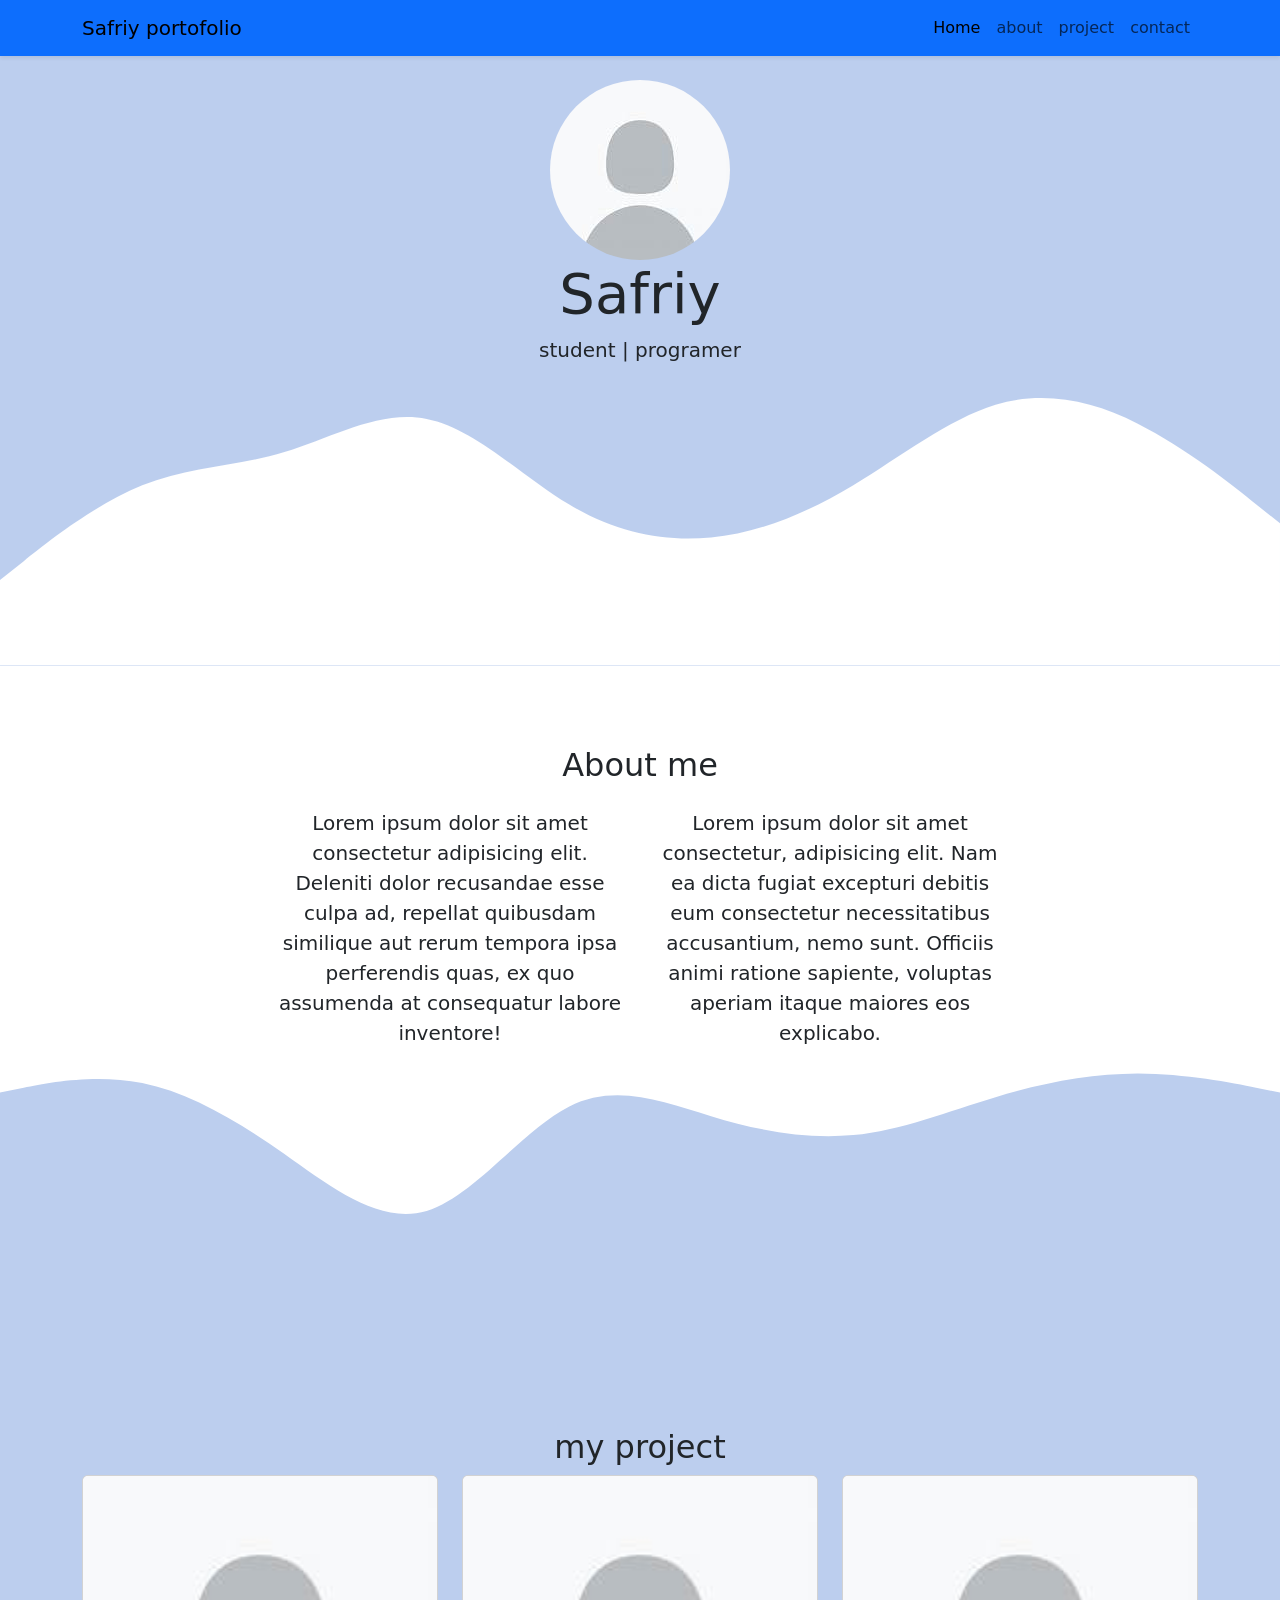
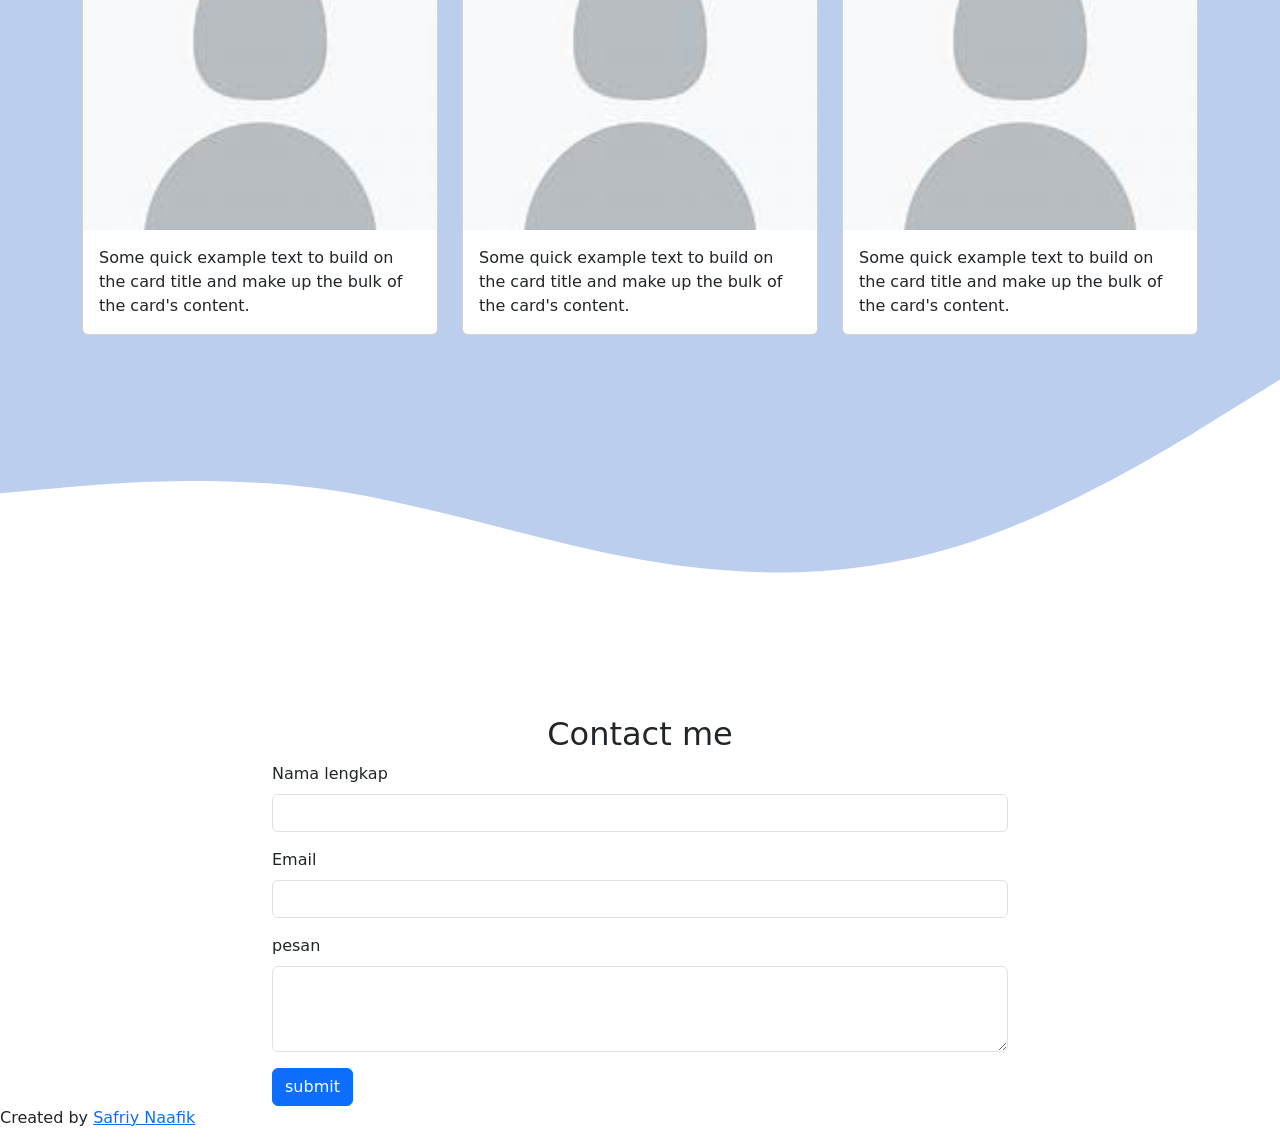
==== index.html @ cc095ef8 "first commit" ====
<!DOCTYPE html>
<html lang="en">
  <head>
    <!-- Required meta tags -->
    <meta charset="utf-8" />
    <meta name="viewport" content="width=device-width, initial-scale=1" />

    <!-- Bootstrap CSS -->
    <link href="https://cdn.jsdelivr.net/npm/bootstrap@5.0.2/dist/css/bootstrap.min.css" rel="stylesheet" integrity="sha384-EVSTQN3/azprG1Anm3QDgpJLIm9Nao0Yz1ztcQTwFspd3yD65VohhpuuCOmLASjC" crossorigin="anonymous" />
    <!-- my css -->
    <link rel="stylesheet" href="style.css" />
    <!-- my css -->
    <title>My Portfolio | Safriy</title>
  </head>
  <body id="Home">
    <!-- navbar -->
    <nav class="navbar navbar-expand-lg navbar-light bg-primary shadow-sm fixed-top">
      <div class="container">
        <a class="navbar-brand" href="#">Safriy portofolio</a>
        <button class="navbar-toggler" type="button" data-bs-toggle="collapse" data-bs-target="#navbarNav" aria-controls="navbarNav" aria-expanded="false" aria-label="Toggle navigation">
          <span class="navbar-toggler-icon"></span>
        </button>
        <div class="collapse navbar-collapse" id="navbarNav">
          <ul class="navbar-nav ms-auto">
            <li class="nav-item">
              <a class="nav-link active" aria-current="page" href="#home">Home</a>
            </li>
            <li class="nav-item">
              <a class="nav-link" href="#about">about</a>
            </li>
            <li class="nav-item">
              <a class="nav-link" href="#project">project</a>
            </li>
            <li class="nav-item">
              <a class="nav-link" href="#contact">contact</a>
            </li>
          </ul>
        </div>
      </div>
    </nav>
    <!-- navbar -->
    <!-- jumbotron -->
    <section class="jumbotron text-center">
      <img src="img/OIP.jpeg" alt="Safriy" class="rounded-circle" />
      <h1 class="display-4">Safriy</h1>
      <p class="lead">student | programer</p>
      <svg xmlns="http://www.w3.org/2000/svg" viewBox="0 0 1440 320">
        <path
          fill="#fff"
          fill-opacity="1"
          d="M0,224L26.7,202.7C53.3,181,107,139,160,117.3C213.3,96,267,96,320,80C373.3,64,427,32,480,42.7C533.3,53,587,107,640,138.7C693.3,171,747,181,800,176C853.3,171,907,149,960,117.3C1013.3,85,1067,43,1120,26.7C1173.3,11,1227,21,1280,48C1333.3,75,1387,117,1413,138.7L1440,160L1440,320L1413.3,320C1386.7,320,1333,320,1280,320C1226.7,320,1173,320,1120,320C1066.7,320,1013,320,960,320C906.7,320,853,320,800,320C746.7,320,693,320,640,320C586.7,320,533,320,480,320C426.7,320,373,320,320,320C266.7,320,213,320,160,320C106.7,320,53,320,27,320L0,320Z"
        ></path>
      </svg>
    </section>
    <!-- jumbotron -->
    <!-- about -->
    <section id="about">
      <div class="container">
        <div class="row text-center mb-3">
          <div class="col">
            <h2>About me</h2>
          </div>
        </div>
        <div class="row justify-content-center fs-5 text-center">
          <div class="col-md-4">
            <p>Lorem ipsum dolor sit amet consectetur adipisicing elit. Deleniti dolor recusandae esse culpa ad, repellat quibusdam similique aut rerum tempora ipsa perferendis quas, ex quo assumenda at consequatur labore inventore!</p>
          </div>
          <div class="col-md-4">
            <p>
              Lorem ipsum dolor sit amet consectetur, adipisicing elit. Nam ea dicta fugiat excepturi debitis eum consectetur necessitatibus accusantium, nemo sunt. Officiis animi ratione sapiente, voluptas aperiam itaque maiores eos
              explicabo.
            </p>
          </div>
        </div>
      </div>
      <svg xmlns="http://www.w3.org/2000/svg" viewBox="0 0 1440 320">
        <path
          fill="#bcceee"
          fill-opacity="1"
          d="M0,32L26.7,26.7C53.3,21,107,11,160,21.3C213.3,32,267,64,320,101.3C373.3,139,427,181,480,165.3C533.3,149,587,75,640,48C693.3,21,747,43,800,58.7C853.3,75,907,85,960,80C1013.3,75,1067,53,1120,37.3C1173.3,21,1227,11,1280,10.7C1333.3,11,1387,21,1413,26.7L1440,32L1440,320L1413.3,320C1386.7,320,1333,320,1280,320C1226.7,320,1173,320,1120,320C1066.7,320,1013,320,960,320C906.7,320,853,320,800,320C746.7,320,693,320,640,320C586.7,320,533,320,480,320C426.7,320,373,320,320,320C266.7,320,213,320,160,320C106.7,320,53,320,27,320L0,320Z"
        ></path>
      </svg>
    </section>
    <!-- about -->
    <!-- project -->
    <section id="project">
      <div class="container">
        <div class="row text-center">
          <div class="col">
            <h2>my project</h2>
          </div>
        </div>
        <div class="row">
          <div class="col-md-4 mb-3">
            <div class="card">
              <img src="img/OIP.jpeg" class="card-img-top" alt="project one" />
              <div class="card-body">
                <p class="card-text">Some quick example text to build on the card title and make up the bulk of the card's content.</p>
              </div>
            </div>
          </div>
          <div class="col-md-4 mb-3">
            <div class="card">
              <img src="img/OIP.jpeg" class="card-img-top" alt="project one" />
              <div class="card-body">
                <p class="card-text">Some quick example text to build on the card title and make up the bulk of the card's content.</p>
              </div>
            </div>
          </div>
          <div class="col-md-4 mb-3">
            <div class="card">
              <img src="img/OIP.jpeg" class="card-img-top" alt="project one" />
              <div class="card-body">
                <p class="card-text">Some quick example text to build on the card title and make up the bulk of the card's content.</p>
              </div>
            </div>
          </div>
        </div>
      </div>
      <svg xmlns="http://www.w3.org/2000/svg" viewBox="0 0 1440 320">
        <path
          fill="#fff"
          fill-opacity="1"
          d="M0,160L60,154.7C120,149,240,139,360,154.7C480,171,600,213,720,234.7C840,256,960,256,1080,218.7C1200,181,1320,107,1380,69.3L1440,32L1440,320L1380,320C1320,320,1200,320,1080,320C960,320,840,320,720,320C600,320,480,320,360,320C240,320,120,320,60,320L0,320Z"
        ></path>
      </svg>
    </section>
    <!-- project -->
    <!-- contact -->
    <section id="contact">
      <div class="container">
        <div class="row text-center">
          <div class="col">
            <h2>Contact me</h2>
          </div>
        </div>
        <div class="row justify-content-center">
          <div class="col-md-8">
            <form>
              <div class="mb-3">
                <label for="name" class="form-label">Nama lengkap</label>
                <input type="text" class="form-control" id="name" aria-describedby="name" />
              </div>
              <div class="mb-3">
                <label for="email" class="form-label">Email</label>
                <input type="email" class="form-control" id="email" aria-describedby="email" />
              </div>
              <div class="mb-3">
                <label for="pesan" class="form-label">pesan</label>
                <textarea class="form-control" id="pesan" rows="3"></textarea>
              </div>
              <button type="submit" class="btn btn-primary">submit</button>
            </form>
          </div>
        </div>
      </div>
    </section>
    <!-- contact -->
    <!-- footer -->
    <footer>
      <p>Created by <a href="https://www.instagram.com/sapp1__/?next=%2F">Safriy Naafik</a></p>
    </footer>
    <!-- footer -->

    <script src="https://cdn.jsdelivr.net/npm/bootstrap@5.0.2/dist/js/bootstrap.bundle.min.js" integrity="sha384-MrcW6ZMFYlzcLA8Nl+NtUVF0sA7MsXsP1UyJoMp4YLEuNSfAP+JcXn/tWtIaxVXM" crossorigin="anonymous"></script>
  </body>
</html>
---- style.css ----
.jumbotron {
  padding-top: 5rem;
  background-color: #bcceee;
}
#project {
  background-color: #bcceee;
}
section {
  padding-top: 5rem;
}
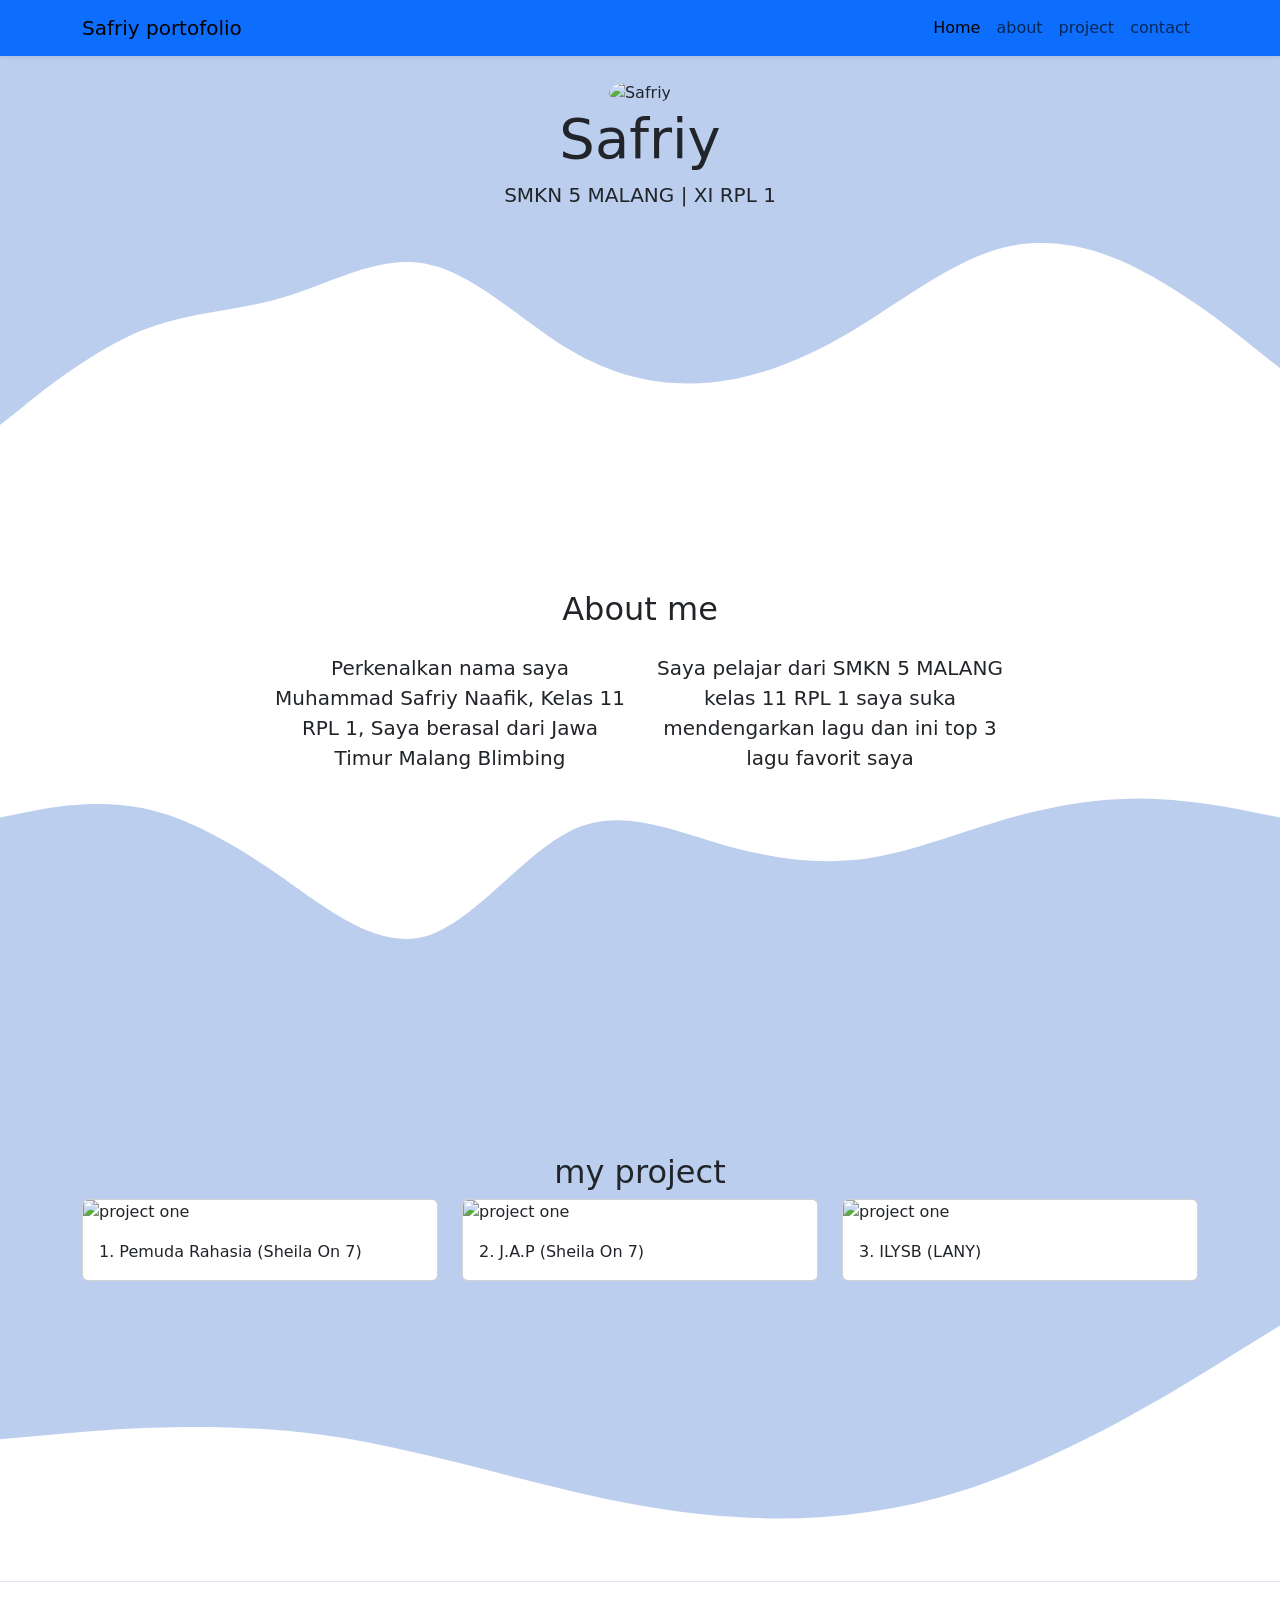
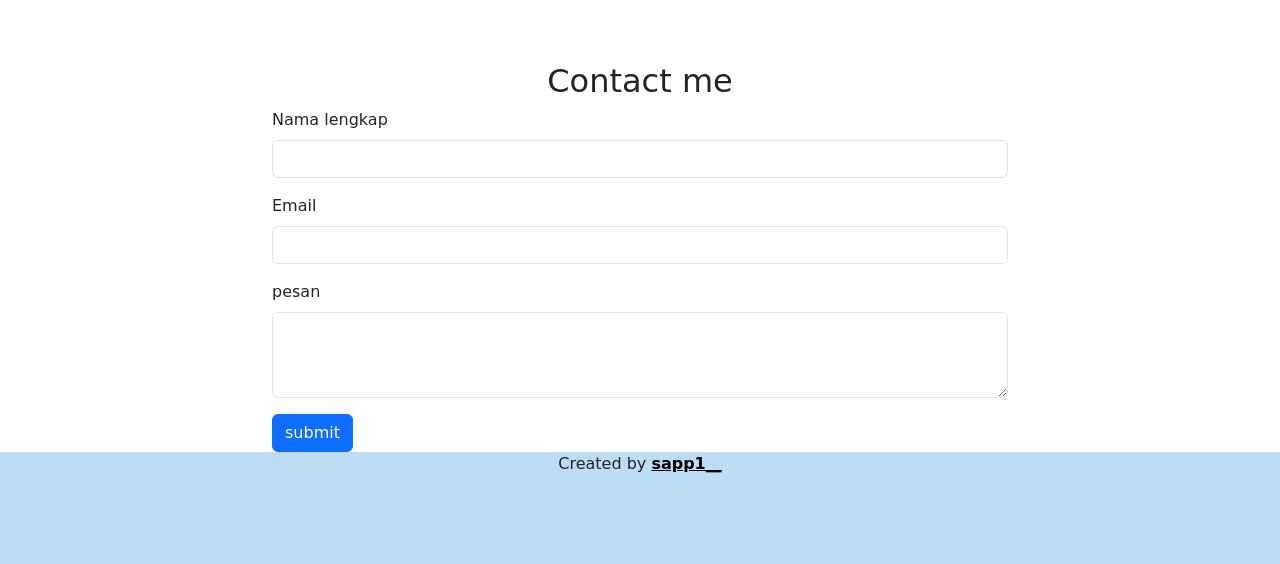
==== commit 198a6822: "Add files via upload" ====
--- a/index.html
+++ b/index.html
@@ -1,167 +1,190 @@
-<!DOCTYPE html>
-<html lang="en">
-  <head>
-    <!-- Required meta tags -->
-    <meta charset="utf-8" />
-    <meta name="viewport" content="width=device-width, initial-scale=1" />
-
-    <!-- Bootstrap CSS -->
-    <link href="https://cdn.jsdelivr.net/npm/bootstrap@5.0.2/dist/css/bootstrap.min.css" rel="stylesheet" integrity="sha384-EVSTQN3/azprG1Anm3QDgpJLIm9Nao0Yz1ztcQTwFspd3yD65VohhpuuCOmLASjC" crossorigin="anonymous" />
-    <!-- my css -->
-    <link rel="stylesheet" href="style.css" />
-    <!-- my css -->
-    <title>My Portfolio | Safriy</title>
-  </head>
-  <body id="Home">
-    <!-- navbar -->
-    <nav class="navbar navbar-expand-lg navbar-light bg-primary shadow-sm fixed-top">
-      <div class="container">
-        <a class="navbar-brand" href="#">Safriy portofolio</a>
-        <button class="navbar-toggler" type="button" data-bs-toggle="collapse" data-bs-target="#navbarNav" aria-controls="navbarNav" aria-expanded="false" aria-label="Toggle navigation">
-          <span class="navbar-toggler-icon"></span>
-        </button>
-        <div class="collapse navbar-collapse" id="navbarNav">
-          <ul class="navbar-nav ms-auto">
-            <li class="nav-item">
-              <a class="nav-link active" aria-current="page" href="#home">Home</a>
-            </li>
-            <li class="nav-item">
-              <a class="nav-link" href="#about">about</a>
-            </li>
-            <li class="nav-item">
-              <a class="nav-link" href="#project">project</a>
-            </li>
-            <li class="nav-item">
-              <a class="nav-link" href="#contact">contact</a>
-            </li>
-          </ul>
-        </div>
-      </div>
-    </nav>
-    <!-- navbar -->
-    <!-- jumbotron -->
-    <section class="jumbotron text-center">
-      <img src="img/OIP.jpeg" alt="Safriy" class="rounded-circle" />
-      <h1 class="display-4">Safriy</h1>
-      <p class="lead">student | programer</p>
-      <svg xmlns="http://www.w3.org/2000/svg" viewBox="0 0 1440 320">
-        <path
-          fill="#fff"
-          fill-opacity="1"
-          d="M0,224L26.7,202.7C53.3,181,107,139,160,117.3C213.3,96,267,96,320,80C373.3,64,427,32,480,42.7C533.3,53,587,107,640,138.7C693.3,171,747,181,800,176C853.3,171,907,149,960,117.3C1013.3,85,1067,43,1120,26.7C1173.3,11,1227,21,1280,48C1333.3,75,1387,117,1413,138.7L1440,160L1440,320L1413.3,320C1386.7,320,1333,320,1280,320C1226.7,320,1173,320,1120,320C1066.7,320,1013,320,960,320C906.7,320,853,320,800,320C746.7,320,693,320,640,320C586.7,320,533,320,480,320C426.7,320,373,320,320,320C266.7,320,213,320,160,320C106.7,320,53,320,27,320L0,320Z"
-        ></path>
-      </svg>
-    </section>
-    <!-- jumbotron -->
-    <!-- about -->
-    <section id="about">
-      <div class="container">
-        <div class="row text-center mb-3">
-          <div class="col">
-            <h2>About me</h2>
-          </div>
-        </div>
-        <div class="row justify-content-center fs-5 text-center">
-          <div class="col-md-4">
-            <p>Lorem ipsum dolor sit amet consectetur adipisicing elit. Deleniti dolor recusandae esse culpa ad, repellat quibusdam similique aut rerum tempora ipsa perferendis quas, ex quo assumenda at consequatur labore inventore!</p>
-          </div>
-          <div class="col-md-4">
-            <p>
-              Lorem ipsum dolor sit amet consectetur, adipisicing elit. Nam ea dicta fugiat excepturi debitis eum consectetur necessitatibus accusantium, nemo sunt. Officiis animi ratione sapiente, voluptas aperiam itaque maiores eos
-              explicabo.
-            </p>
-          </div>
-        </div>
-      </div>
-      <svg xmlns="http://www.w3.org/2000/svg" viewBox="0 0 1440 320">
-        <path
-          fill="#bcceee"
-          fill-opacity="1"
-          d="M0,32L26.7,26.7C53.3,21,107,11,160,21.3C213.3,32,267,64,320,101.3C373.3,139,427,181,480,165.3C533.3,149,587,75,640,48C693.3,21,747,43,800,58.7C853.3,75,907,85,960,80C1013.3,75,1067,53,1120,37.3C1173.3,21,1227,11,1280,10.7C1333.3,11,1387,21,1413,26.7L1440,32L1440,320L1413.3,320C1386.7,320,1333,320,1280,320C1226.7,320,1173,320,1120,320C1066.7,320,1013,320,960,320C906.7,320,853,320,800,320C746.7,320,693,320,640,320C586.7,320,533,320,480,320C426.7,320,373,320,320,320C266.7,320,213,320,160,320C106.7,320,53,320,27,320L0,320Z"
-        ></path>
-      </svg>
-    </section>
-    <!-- about -->
-    <!-- project -->
-    <section id="project">
-      <div class="container">
-        <div class="row text-center">
-          <div class="col">
-            <h2>my project</h2>
-          </div>
-        </div>
-        <div class="row">
-          <div class="col-md-4 mb-3">
-            <div class="card">
-              <img src="img/OIP.jpeg" class="card-img-top" alt="project one" />
-              <div class="card-body">
-                <p class="card-text">Some quick example text to build on the card title and make up the bulk of the card's content.</p>
-              </div>
-            </div>
-          </div>
-          <div class="col-md-4 mb-3">
-            <div class="card">
-              <img src="img/OIP.jpeg" class="card-img-top" alt="project one" />
-              <div class="card-body">
-                <p class="card-text">Some quick example text to build on the card title and make up the bulk of the card's content.</p>
-              </div>
-            </div>
-          </div>
-          <div class="col-md-4 mb-3">
-            <div class="card">
-              <img src="img/OIP.jpeg" class="card-img-top" alt="project one" />
-              <div class="card-body">
-                <p class="card-text">Some quick example text to build on the card title and make up the bulk of the card's content.</p>
-              </div>
-            </div>
-          </div>
-        </div>
-      </div>
-      <svg xmlns="http://www.w3.org/2000/svg" viewBox="0 0 1440 320">
-        <path
-          fill="#fff"
-          fill-opacity="1"
-          d="M0,160L60,154.7C120,149,240,139,360,154.7C480,171,600,213,720,234.7C840,256,960,256,1080,218.7C1200,181,1320,107,1380,69.3L1440,32L1440,320L1380,320C1320,320,1200,320,1080,320C960,320,840,320,720,320C600,320,480,320,360,320C240,320,120,320,60,320L0,320Z"
-        ></path>
-      </svg>
-    </section>
-    <!-- project -->
-    <!-- contact -->
-    <section id="contact">
-      <div class="container">
-        <div class="row text-center">
-          <div class="col">
-            <h2>Contact me</h2>
-          </div>
-        </div>
-        <div class="row justify-content-center">
-          <div class="col-md-8">
-            <form>
-              <div class="mb-3">
-                <label for="name" class="form-label">Nama lengkap</label>
-                <input type="text" class="form-control" id="name" aria-describedby="name" />
-              </div>
-              <div class="mb-3">
-                <label for="email" class="form-label">Email</label>
-                <input type="email" class="form-control" id="email" aria-describedby="email" />
-              </div>
-              <div class="mb-3">
-                <label for="pesan" class="form-label">pesan</label>
-                <textarea class="form-control" id="pesan" rows="3"></textarea>
-              </div>
-              <button type="submit" class="btn btn-primary">submit</button>
-            </form>
-          </div>
-        </div>
-      </div>
-    </section>
-    <!-- contact -->
-    <!-- footer -->
-    <footer>
-      <p>Created by <a href="https://www.instagram.com/sapp1__/?next=%2F">Safriy Naafik</a></p>
-    </footer>
-    <!-- footer -->
-
-    <script src="https://cdn.jsdelivr.net/npm/bootstrap@5.0.2/dist/js/bootstrap.bundle.min.js" integrity="sha384-MrcW6ZMFYlzcLA8Nl+NtUVF0sA7MsXsP1UyJoMp4YLEuNSfAP+JcXn/tWtIaxVXM" crossorigin="anonymous"></script>
-  </body>
-</html>
+<!DOCTYPE html>
+<html lang="en">
+  <head>
+    <!-- Required meta tags -->
+    <meta charset="utf-8" />
+    <meta name="viewport" content="width=device-width, initial-scale=1" />
+
+    <!-- Bootstrap CSS -->
+    <link href="https://cdn.jsdelivr.net/npm/bootstrap@5.0.2/dist/css/bootstrap.min.css" rel="stylesheet" integrity="sha384-EVSTQN3/azprG1Anm3QDgpJLIm9Nao0Yz1ztcQTwFspd3yD65VohhpuuCOmLASjC" crossorigin="anonymous" />
+    <!-- my css -->
+    <link rel="stylesheet" href="style.css" />
+    <!-- my css -->
+    <title>My Portfolio | Safriy</title>
+  </head>
+  <body id="Home">
+    <!-- navbar -->
+    <nav class="navbar navbar-expand-lg navbar-light bg-primary shadow-sm fixed-top">
+      <div class="container">
+        <a class="navbar-brand" href="#">Safriy portofolio</a>
+        <button class="navbar-toggler" type="button" data-bs-toggle="collapse" data-bs-target="#navbarNav" aria-controls="navbarNav" aria-expanded="false" aria-label="Toggle navigation">
+          <span class="navbar-toggler-icon"></span>
+        </button>
+        <div class="collapse navbar-collapse" id="navbarNav">
+          <ul class="navbar-nav ms-auto">
+            <li class="nav-item">
+              <a class="nav-link active" aria-current="page" href="#home">Home</a>
+            </li>
+            <li class="nav-item">
+              <a class="nav-link" href="#about">about</a>
+            </li>
+            <li class="nav-item">
+              <a class="nav-link" href="#project">project</a>
+            </li>
+            <li class="nav-item">
+              <a class="nav-link" href="#contact">contact</a>
+            </li>
+          </ul>
+        </div>
+      </div>
+    </nav>
+    <!-- navbar -->
+    <!-- jumbotron -->
+    <section class="jumbotron text-center">
+      <style>
+        .small-img {
+          width: 100px;
+          height: auto; /* Menjaga proporsi gambar */
+        }
+      </style>
+
+      <img src="img/WhatsApp Image 2025-07-24 at 12.16.33.jpeg" alt="Safriy" class="rounded-circle" width="200" />
+
+      <h1 class="display-4">Safriy</h1>
+      <p class="lead">SMKN 5 MALANG | XI RPL 1</p>
+      <svg xmlns="http://www.w3.org/2000/svg" viewBox="0 0 1440 320">
+        <path
+          fill="#fff"
+          fill-opacity="1"
+          d="M0,224L26.7,202.7C53.3,181,107,139,160,117.3C213.3,96,267,96,320,80C373.3,64,427,32,480,42.7C533.3,53,587,107,640,138.7C693.3,171,747,181,800,176C853.3,171,907,149,960,117.3C1013.3,85,1067,43,1120,26.7C1173.3,11,1227,21,1280,48C1333.3,75,1387,117,1413,138.7L1440,160L1440,320L1413.3,320C1386.7,320,1333,320,1280,320C1226.7,320,1173,320,1120,320C1066.7,320,1013,320,960,320C906.7,320,853,320,800,320C746.7,320,693,320,640,320C586.7,320,533,320,480,320C426.7,320,373,320,320,320C266.7,320,213,320,160,320C106.7,320,53,320,27,320L0,320Z"
+        ></path>
+      </svg>
+    </section>
+    <!-- jumbotron -->
+    <!-- about -->
+    <section id="about">
+      <div class="container">
+        <div class="row text-center mb-3">
+          <div class="col">
+            <h2>About me</h2>
+          </div>
+        </div>
+        <div class="row justify-content-center fs-5 text-center">
+          <div class="col-md-4">
+            <p>Perkenalkan nama saya Muhammad Safriy Naafik, Kelas 11 RPL 1, Saya berasal dari Jawa Timur Malang Blimbing</p>
+          </div>
+          <div class="col-md-4">
+            <p>Saya pelajar dari SMKN 5 MALANG kelas 11 RPL 1 saya suka mendengarkan lagu dan ini top 3 lagu favorit saya</p>
+          </div>
+        </div>
+      </div>
+      <svg xmlns="http://www.w3.org/2000/svg" viewBox="0 0 1440 320">
+        <path
+          fill="#bcceee"
+          fill-opacity="1"
+          d="M0,32L26.7,26.7C53.3,21,107,11,160,21.3C213.3,32,267,64,320,101.3C373.3,139,427,181,480,165.3C533.3,149,587,75,640,48C693.3,21,747,43,800,58.7C853.3,75,907,85,960,80C1013.3,75,1067,53,1120,37.3C1173.3,21,1227,11,1280,10.7C1333.3,11,1387,21,1413,26.7L1440,32L1440,320L1413.3,320C1386.7,320,1333,320,1280,320C1226.7,320,1173,320,1120,320C1066.7,320,1013,320,960,320C906.7,320,853,320,800,320C746.7,320,693,320,640,320C586.7,320,533,320,480,320C426.7,320,373,320,320,320C266.7,320,213,320,160,320C106.7,320,53,320,27,320L0,320Z"
+        ></path>
+      </svg>
+    </section>
+    <!-- about -->
+    <!-- project -->
+    <section id="project">
+      <div class="container">
+        <div class="row text-center">
+          <div class="col">
+            <h2>my project</h2>
+          </div>
+        </div>
+        <div class="row">
+          <div class="col-md-4 mb-3">
+            <div class="card">
+              <img src="img/ab67616d0000b2739c5397f4251f7137ac19d93e.jpeg" class="card-img-top" alt="project one" />
+              <div class="card-body">
+                <p class="card-text">1. Pemuda Rahasia (Sheila On 7)</p>
+              </div>
+            </div>
+          </div>
+          <div class="col-md-4 mb-3">
+            <div class="card">
+              <img src="img/fe85986bfd29686ab95dac4f36cc8cb5.600x600x1.jpg" class="card-img-top" alt="project one" />
+              <div class="card-body">
+                <p class="card-text">2. J.A.P (Sheila On 7)</p>
+              </div>
+            </div>
+          </div>
+          <div class="col-md-4 mb-3">
+            <div class="card">
+              <img src="img/1200x630bb.jpg" class="card-img-top" alt="project one" />
+              <div class="card-body">
+                <p class="card-text">3. ILYSB (LANY)</p>
+              </div>
+            </div>
+          </div>
+        </div>
+      </div>
+      <svg xmlns="http://www.w3.org/2000/svg" viewBox="0 0 1440 320">
+        <path
+          fill="#fff"
+          fill-opacity="1"
+          d="M0,160L60,154.7C120,149,240,139,360,154.7C480,171,600,213,720,234.7C840,256,960,256,1080,218.7C1200,181,1320,107,1380,69.3L1440,32L1440,320L1380,320C1320,320,1200,320,1080,320C960,320,840,320,720,320C600,320,480,320,360,320C240,320,120,320,60,320L0,320Z"
+        ></path>
+      </svg>
+    </section>
+    <!-- project -->
+    <!-- contact -->
+    <section id="contact">
+      <div class="container">
+        <div class="row text-center">
+          <div class="col">
+            <h2>Contact me</h2>
+          </div>
+        </div>
+        <div class="row justify-content-center">
+          <div class="col-md-8">
+            <form>
+              <div class="mb-3">
+                <label for="name" class="form-label">Nama lengkap</label>
+                <input type="text" class="form-control" id="name" aria-describedby="name" />
+              </div>
+              <div class="mb-3">
+                <label for="email" class="form-label">Email</label>
+                <input type="email" class="form-control" id="email" aria-describedby="email" />
+              </div>
+              <div class="mb-3">
+                <label for="pesan" class="form-label">pesan</label>
+                <textarea class="form-control" id="pesan" rows="3"></textarea>
+              </div>
+              <button type="submit" class="btn btn-primary">submit</button>
+            </form>
+          </div>
+        </div>
+      </div>
+    </section>
+    <!-- contact -->
+    <!-- footer -->
+    <footer class="text-center pb-5" style="background-color: rgb(188, 221, 243)">
+      <p>Created by <a href="https://www.instagram.com/sapp1__/?next=%2F" class="text-black fw-bold">sapp1__</a></p>
+          
+    </footer>
+    <!-- footer -->
+
+    <script src="https://cdn.jsdelivr.net/npm/bootstrap@5.0.2/dist/js/bootstrap.bundle.min.js" integrity="sha384-MrcW6ZMFYlzcLA8Nl+NtUVF0sA7MsXsP1UyJoMp4YLEuNSfAP+JcXn/tWtIaxVXM" crossorigin="anonymous"></script>
+
+    <script>
+      const scriptURL = "https://script.google.com/macros/s/AKfycbzwtwEq5u3mhG6lGsKFR8HMy_gi8jpM1QIy0oR5vtaxNDwpXf16-QpeKXMW7UTMiwUb/exec";
+      const form = document.forms["safriy"];
+
+      form.addEventListener("submit", (e) => {
+        e.preventDefault();
+        fetch(scriptURL, { method: "POST", body: new FormData(form) })
+          .then((response) => console.log("Success!", response))
+          .catch((error) => console.error("Error!", error.message));
+      });
+    </script>
+    <form name="safriy"></form>
+    <script>
+      const scriptURL = "https://script.google.com/macros/s/AKfycbzwtwEq5u3mhG6lGsKFR8HMy_gi8jpM1QIy0oR5vtaxNDwpXf16-QpeKXMW7UTMiwUb/exec";
+      const form = document.forms["safriy"];
+    </script>
+  </body>
+</html>
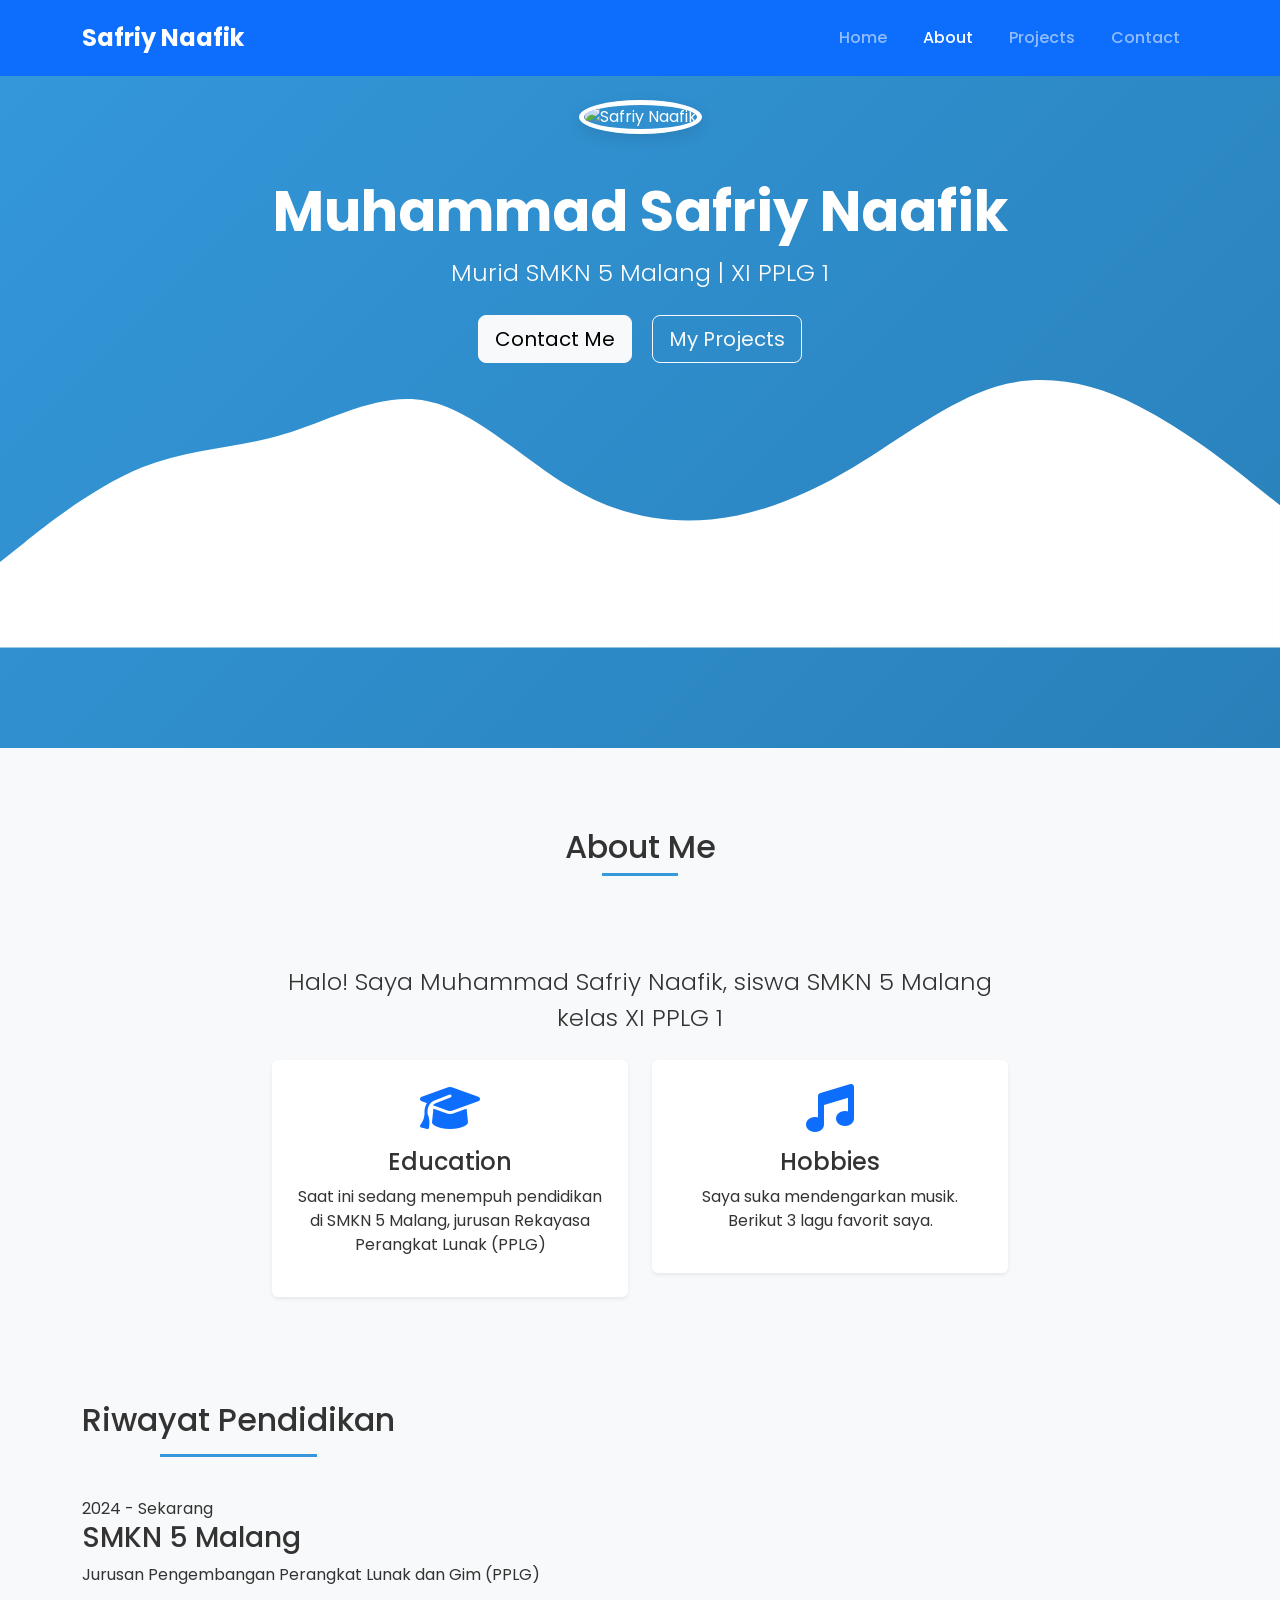
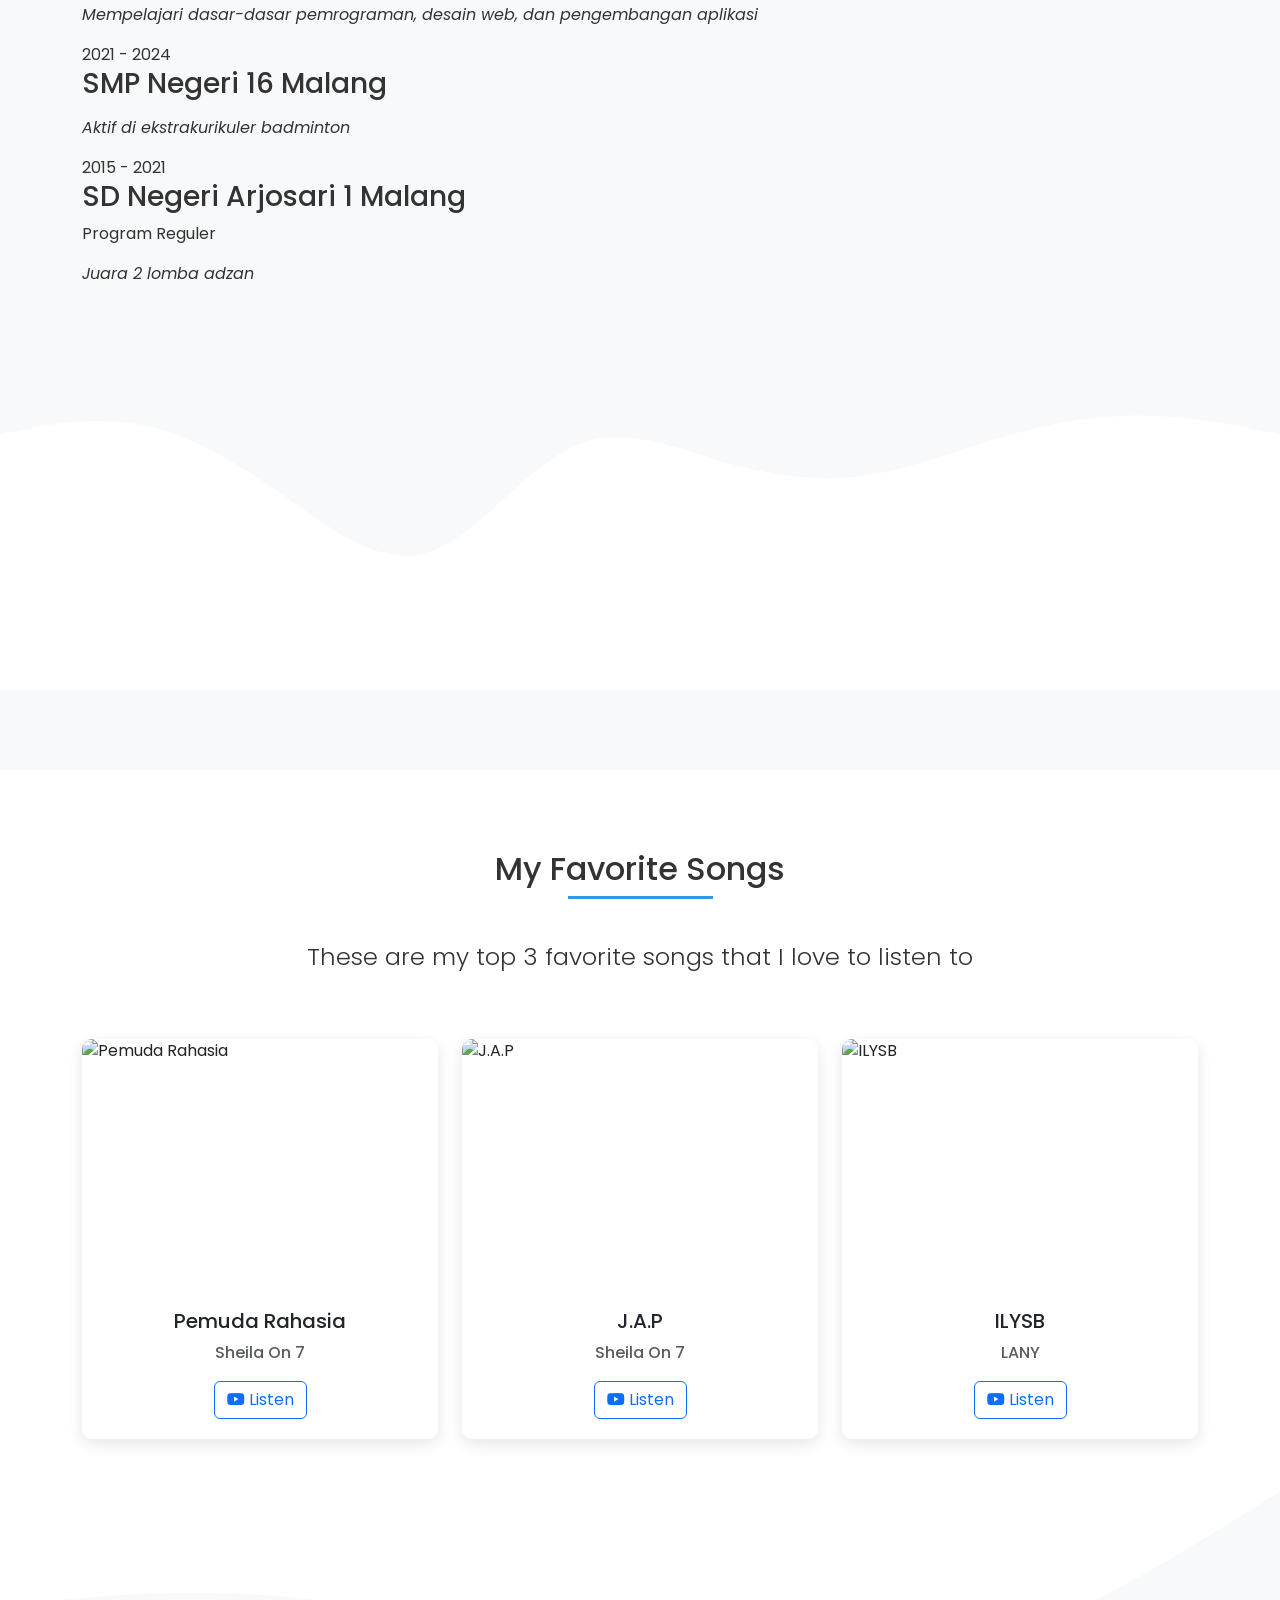
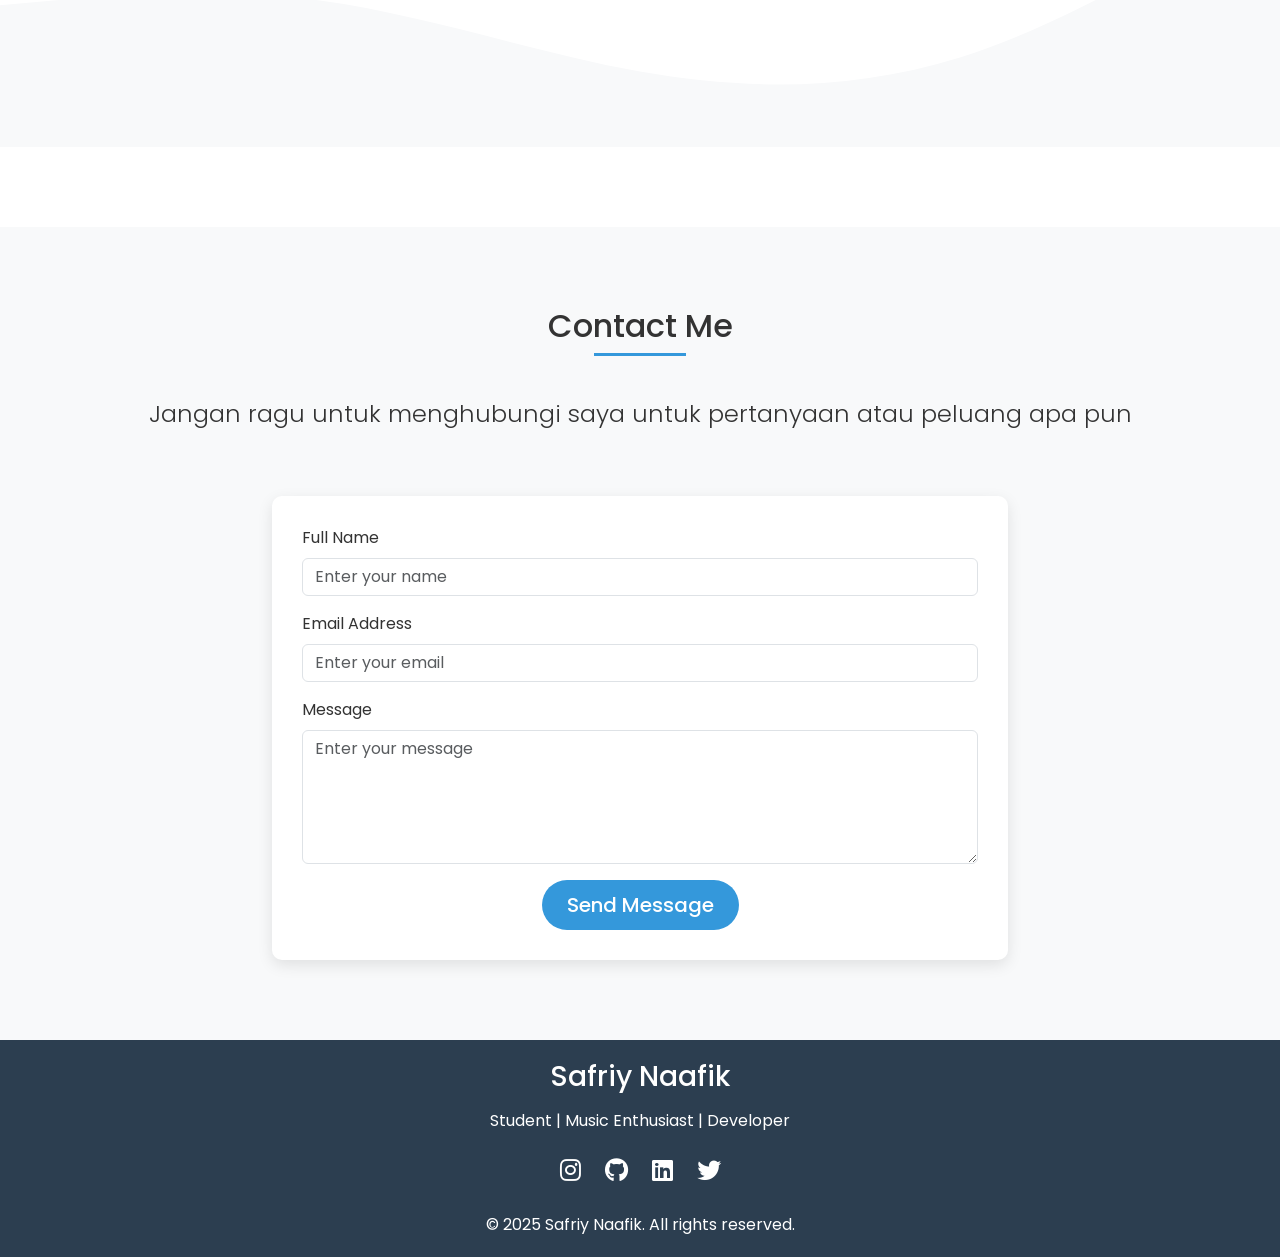
==== commit 7d1faa2c: "Add files via upload" ====
--- a/index.html
+++ b/index.html
@@ -4,54 +4,267 @@
     <!-- Required meta tags -->
     <meta charset="utf-8" />
     <meta name="viewport" content="width=device-width, initial-scale=1" />
+    <meta name="description" content="Portfolio of Muhammad Safriy Naafik, SMKN 5 Malang student" />
 
     <!-- Bootstrap CSS -->
     <link href="https://cdn.jsdelivr.net/npm/bootstrap@5.0.2/dist/css/bootstrap.min.css" rel="stylesheet" integrity="sha384-EVSTQN3/azprG1Anm3QDgpJLIm9Nao0Yz1ztcQTwFspd3yD65VohhpuuCOmLASjC" crossorigin="anonymous" />
+
+    <!-- Font Awesome -->
+    <link rel="stylesheet" href="https://cdnjs.cloudflare.com/ajax/libs/font-awesome/6.4.0/css/all.min.css" />
+
+    <!-- Google Fonts -->
+    <link href="https://fonts.googleapis.com/css2?family=Poppins:wght@300;400;500;600;700&display=swap" rel="stylesheet" />
+
     <!-- my css -->
-    <link rel="stylesheet" href="style.css" />
-    <!-- my css -->
-    <title>My Portfolio | Safriy</title>
+    <style>
+      :root {
+        --primary-color: #3498db;
+        --secondary-color: #2980b9;
+        --dark-color: #2c3e50;
+        --light-color: #ecf0f1;
+      }
+
+      body {
+        font-family: "Poppins", sans-serif;
+        color: #333;
+        overflow-x: hidden;
+      }
+
+      .navbar {
+        transition: all 0.3s ease;
+        padding: 15px 0;
+      }
+
+      .navbar.scrolled {
+        padding: 10px 0;
+        box-shadow: 0 2px 10px rgba(0, 0, 0, 0.1);
+      }
+
+      .navbar-brand {
+        font-weight: 700;
+        font-size: 1.5rem;
+      }
+
+      .nav-link {
+        font-weight: 500;
+        margin: 0 10px;
+        position: relative;
+      }
+
+      .nav-link::after {
+        content: "";
+        position: absolute;
+        width: 0;
+        height: 2px;
+        bottom: 0;
+        left: 0;
+        background-color: white;
+        transition: width 0.3s ease;
+      }
+
+      .nav-link:hover::after {
+        width: 100%;
+      }
+
+      .jumbotron {
+        padding: 100px 0;
+        background: linear-gradient(135deg, var(--primary-color), var(--secondary-color));
+        color: white;
+        position: relative;
+      }
+
+      .profile-img {
+        width: 200px;
+        height: 200px;
+        object-fit: cover;
+        border: 5px solid white;
+        box-shadow: 0 5px 15px rgba(0, 0, 0, 0.1);
+        transition: all 0.3s ease;
+      }
+
+      .profile-img:hover {
+        transform: scale(1.05);
+      }
+
+      .display-4 {
+        font-weight: 700;
+        margin: 20px 0 10px;
+      }
+
+      .lead {
+        font-weight: 300;
+        font-size: 1.5rem;
+      }
+
+      section {
+        padding: 80px 0;
+      }
+
+      .section-title {
+        position: relative;
+        display: inline-block;
+        margin-bottom: 50px;
+      }
+
+      .section-title::after {
+        content: "";
+        position: absolute;
+        width: 50%;
+        height: 3px;
+        bottom: -10px;
+        left: 25%;
+        background: var(--primary-color);
+      }
+
+      .card {
+        border: none;
+        border-radius: 10px;
+        overflow: hidden;
+        box-shadow: 0 5px 15px rgba(0, 0, 0, 0.1);
+        transition: all 0.3s ease;
+        height: 100%;
+      }
+
+      .card:hover {
+        transform: translateY(-10px);
+        box-shadow: 0 15px 30px rgba(0, 0, 0, 0.2);
+      }
+
+      .card-img-top {
+        height: 250px;
+        object-fit: cover;
+      }
+
+      .card-body {
+        padding: 20px;
+      }
+
+      .card-text {
+        font-weight: 500;
+      }
+
+      form {
+        background: white;
+        padding: 30px;
+        border-radius: 10px;
+        box-shadow: 0 5px 15px rgba(0, 0, 0, 0.1);
+      }
+
+      footer {
+        background: var(--dark-color);
+        color: white;
+        padding: 20px 0;
+        text-align: center;
+      }
+
+      footer a {
+        color: var(--primary-color);
+        text-decoration: none;
+        transition: all 0.3s ease;
+      }
+
+      footer a:hover {
+        color: white;
+      }
+
+      .social-icons {
+        margin-top: 20px;
+      }
+
+      .social-icons a {
+        color: white;
+        font-size: 1.5rem;
+        margin: 0 10px;
+        transition: all 0.3s ease;
+      }
+
+      .social-icons a:hover {
+        color: var(--primary-color);
+        transform: translateY(-5px);
+      }
+
+      .btn-primary {
+        background-color: var(--primary-color);
+        border: none;
+        padding: 10px 25px;
+        border-radius: 50px;
+        font-weight: 500;
+        transition: all 0.3s ease;
+      }
+
+      .btn-primary:hover {
+        background-color: var(--secondary-color);
+        transform: translateY(-3px);
+        box-shadow: 0 5px 15px rgba(0, 0, 0, 0.1);
+      }
+
+      /* Animation */
+      @keyframes fadeIn {
+        from {
+          opacity: 0;
+          transform: translateY(20px);
+        }
+        to {
+          opacity: 1;
+          transform: translateY(0);
+        }
+      }
+
+      .fade-in {
+        animation: fadeIn 1s ease forwards;
+      }
+
+      .delay-1 {
+        animation-delay: 0.2s;
+      }
+      .delay-2 {
+        animation-delay: 0.4s;
+      }
+      .delay-3 {
+        animation-delay: 0.6s;
+      }
+    </style>
+    <title>Safriy Naafik | Portfolio</title>
   </head>
-  <body id="Home">
+  <body id="home" data-bs-spy="scroll" data-bs-target=".navbar">
     <!-- navbar -->
-    <nav class="navbar navbar-expand-lg navbar-light bg-primary shadow-sm fixed-top">
+    <nav class="navbar navbar-expand-lg navbar-dark bg-primary fixed-top">
       <div class="container">
-        <a class="navbar-brand" href="#">Safriy portofolio</a>
+        <a class="navbar-brand" href="#home">Safriy Naafik</a>
         <button class="navbar-toggler" type="button" data-bs-toggle="collapse" data-bs-target="#navbarNav" aria-controls="navbarNav" aria-expanded="false" aria-label="Toggle navigation">
           <span class="navbar-toggler-icon"></span>
         </button>
         <div class="collapse navbar-collapse" id="navbarNav">
           <ul class="navbar-nav ms-auto">
             <li class="nav-item">
-              <a class="nav-link active" aria-current="page" href="#home">Home</a>
+              <a class="nav-link active" href="#home">Home</a>
             </li>
             <li class="nav-item">
-              <a class="nav-link" href="#about">about</a>
+              <a class="nav-link" href="#about">About</a>
             </li>
             <li class="nav-item">
-              <a class="nav-link" href="#project">project</a>
+              <a class="nav-link" href="#projects">Projects</a>
             </li>
             <li class="nav-item">
-              <a class="nav-link" href="#contact">contact</a>
+              <a class="nav-link" href="#contact">Contact</a>
             </li>
           </ul>
         </div>
       </div>
     </nav>
     <!-- navbar -->
+
     <!-- jumbotron -->
     <section class="jumbotron text-center">
-      <style>
-        .small-img {
-          width: 100px;
-          height: auto; /* Menjaga proporsi gambar */
-        }
-      </style>
-
-      <img src="img/WhatsApp Image 2025-07-24 at 12.16.33.jpeg" alt="Safriy" class="rounded-circle" width="200" />
-
-      <h1 class="display-4">Safriy</h1>
-      <p class="lead">SMKN 5 MALANG | XI RPL 1</p>
+      <div class="container">
+        <img src="img/WhatsApp Image 2025-07-24 at 12.16.33.jpeg" alt="Safriy Naafik" class="profile-img rounded-circle mb-4 fade-in" />
+        <h1 class="display-4 fade-in delay-1">Muhammad Safriy Naafik</h1>
+        <p class="lead fade-in delay-2">Murid SMKN 5 Malang | XI PPLG 1</p>
+        <div class="mt-4 fade-in delay-3">
+          <a href="#contact" class="btn btn-light btn-lg mx-2">Contact Me</a>
+          <a href="#projects" class="btn btn-outline-light btn-lg mx-2">My Projects</a>
+        </div>
+      </div>
       <svg xmlns="http://www.w3.org/2000/svg" viewBox="0 0 1440 320">
         <path
           fill="#fff"
@@ -61,62 +274,122 @@
       </svg>
     </section>
     <!-- jumbotron -->
+
     <!-- about -->
-    <section id="about">
+    <section id="about" class="bg-light">
       <div class="container">
-        <div class="row text-center mb-3">
+        <div class="row text-center mb-5">
           <div class="col">
-            <h2>About me</h2>
-          </div>
-        </div>
-        <div class="row justify-content-center fs-5 text-center">
-          <div class="col-md-4">
-            <p>Perkenalkan nama saya Muhammad Safriy Naafik, Kelas 11 RPL 1, Saya berasal dari Jawa Timur Malang Blimbing</p>
-          </div>
-          <div class="col-md-4">
-            <p>Saya pelajar dari SMKN 5 MALANG kelas 11 RPL 1 saya suka mendengarkan lagu dan ini top 3 lagu favorit saya</p>
+            <h2 class="section-title">About Me</h2>
+          </div>
+        </div>
+        <div class="row justify-content-center">
+          <div class="col-lg-8 text-center">
+            <p class="lead mb-4 fade-in">Halo! Saya Muhammad Safriy Naafik, siswa SMKN 5 Malang kelas XI PPLG 1</p>
+            <div class="row fade-in delay-1">
+              <div class="col-md-6 mb-4">
+                <div class="p-4 bg-white rounded shadow-sm">
+                  <i class="fas fa-graduation-cap fa-3x mb-3 text-primary"></i>
+                  <h4>Education</h4>
+                  <p>Saat ini sedang menempuh pendidikan di SMKN 5 Malang, jurusan Rekayasa Perangkat Lunak (PPLG)</p>
+                </div>
+              </div>
+              <div class="col-md-6 mb-4">
+                <div class="p-4 bg-white rounded shadow-sm">
+                  <i class="fas fa-music fa-3x mb-3 text-primary"></i>
+                  <h4>Hobbies</h4>
+                  <p>Saya suka mendengarkan musik. Berikut 3 lagu favorit saya.</p>
+                </div>
+              </div>
+            </div>
           </div>
         </div>
       </div>
+      <section id="education">
+        <div class="container">
+          <div class="section-title">
+            <h2>Riwayat Pendidikan</h2>
+          </div>
+
+          <div class="timeline">
+            <div class="timeline-item">
+              <div class="timeline-content">
+                <div class="timeline-date">2024 - Sekarang</div>
+                <h3>SMKN 5 Malang</h3>
+                <p>Jurusan Pengembangan Perangkat Lunak dan Gim (PPLG)</p>
+                <p><em>Mempelajari dasar-dasar pemrograman, desain web, dan pengembangan aplikasi</em></p>
+              </div>
+            </div>
+
+            <div class="timeline-item">
+              <div class="timeline-content">
+                <div class="timeline-date">2021 - 2024</div>
+                <h3>SMP Negeri 16 Malang</h3>
+                <p></p>
+                <p><em>Aktif di ekstrakurikuler badminton</em></p>
+              </div>
+            </div>
+
+            <div class="timeline-item">
+              <div class="timeline-content">
+                <div class="timeline-date">2015 - 2021</div>
+                <h3>SD Negeri Arjosari 1 Malang</h3>
+                <p>Program Reguler</p>
+                <p><em>Juara 2 lomba adzan</em></p>
+              </div>
+            </div>
+          </div>
+        </div>
+            
+      </section>
+
       <svg xmlns="http://www.w3.org/2000/svg" viewBox="0 0 1440 320">
         <path
-          fill="#bcceee"
+          fill="#fff"
           fill-opacity="1"
           d="M0,32L26.7,26.7C53.3,21,107,11,160,21.3C213.3,32,267,64,320,101.3C373.3,139,427,181,480,165.3C533.3,149,587,75,640,48C693.3,21,747,43,800,58.7C853.3,75,907,85,960,80C1013.3,75,1067,53,1120,37.3C1173.3,21,1227,11,1280,10.7C1333.3,11,1387,21,1413,26.7L1440,32L1440,320L1413.3,320C1386.7,320,1333,320,1280,320C1226.7,320,1173,320,1120,320C1066.7,320,1013,320,960,320C906.7,320,853,320,800,320C746.7,320,693,320,640,320C586.7,320,533,320,480,320C426.7,320,373,320,320,320C266.7,320,213,320,160,320C106.7,320,53,320,27,320L0,320Z"
         ></path>
       </svg>
     </section>
     <!-- about -->
-    <!-- project -->
-    <section id="project">
+
+    <!-- projects -->
+    <section id="projects">
       <div class="container">
-        <div class="row text-center">
+        <div class="row text-center mb-5">
           <div class="col">
-            <h2>my project</h2>
+            <h2 class="section-title">My Favorite Songs</h2>
+            <p class="lead">These are my top 3 favorite songs that I love to listen to</p>
           </div>
         </div>
         <div class="row">
-          <div class="col-md-4 mb-3">
+          <div class="col-md-4 mb-4 fade-in">
             <div class="card">
-              <img src="img/ab67616d0000b2739c5397f4251f7137ac19d93e.jpeg" class="card-img-top" alt="project one" />
-              <div class="card-body">
-                <p class="card-text">1. Pemuda Rahasia (Sheila On 7)</p>
-              </div>
-            </div>
-          </div>
-          <div class="col-md-4 mb-3">
+              <img src="img/ab67616d0000b2739c5397f4251f7137ac19d93e.jpeg" class="card-img-top" alt="Pemuda Rahasia" />
+              <div class="card-body text-center">
+                <h5 class="card-title">Pemuda Rahasia</h5>
+                <p class="card-text text-muted">Sheila On 7</p>
+                <a href="https://www.youtube.com/watch?v=YOUR_VIDEO_ID" class="btn btn-outline-primary" target="_blank"><i class="fab fa-youtube"></i> Listen</a>
+              </div>
+            </div>
+          </div>
+          <div class="col-md-4 mb-4 fade-in delay-1">
             <div class="card">
-              <img src="img/fe85986bfd29686ab95dac4f36cc8cb5.600x600x1.jpg" class="card-img-top" alt="project one" />
-              <div class="card-body">
-                <p class="card-text">2. J.A.P (Sheila On 7)</p>
-              </div>
-            </div>
-          </div>
-          <div class="col-md-4 mb-3">
+              <img src="img/fe85986bfd29686ab95dac4f36cc8cb5.600x600x1.jpg" class="card-img-top" alt="J.A.P" />
+              <div class="card-body text-center">
+                <h5 class="card-title">J.A.P</h5>
+                <p class="card-text text-muted">Sheila On 7</p>
+                <a href="https://www.youtube.com/watch?v=YOUR_VIDEO_ID" class="btn btn-outline-primary" target="_blank"><i class="fab fa-youtube"></i> Listen</a>
+              </div>
+            </div>
+          </div>
+          <div class="col-md-4 mb-4 fade-in delay-2">
             <div class="card">
-              <img src="img/1200x630bb.jpg" class="card-img-top" alt="project one" />
-              <div class="card-body">
-                <p class="card-text">3. ILYSB (LANY)</p>
+              <img src="img/1200x630bb.jpg" class="card-img-top" alt="ILYSB" />
+              <div class="card-body text-center">
+                <h5 class="card-title">ILYSB</h5>
+                <p class="card-text text-muted">LANY</p>
+                <a href="https://www.youtube.com/watch?v=YOUR_VIDEO_ID" class="btn btn-outline-primary" target="_blank"><i class="fab fa-youtube"></i> Listen</a>
               </div>
             </div>
           </div>
@@ -124,67 +397,105 @@
       </div>
       <svg xmlns="http://www.w3.org/2000/svg" viewBox="0 0 1440 320">
         <path
-          fill="#fff"
+          fill="#f8f9fa"
           fill-opacity="1"
           d="M0,160L60,154.7C120,149,240,139,360,154.7C480,171,600,213,720,234.7C840,256,960,256,1080,218.7C1200,181,1320,107,1380,69.3L1440,32L1440,320L1380,320C1320,320,1200,320,1080,320C960,320,840,320,720,320C600,320,480,320,360,320C240,320,120,320,60,320L0,320Z"
         ></path>
       </svg>
     </section>
-    <!-- project -->
+    <!-- projects -->
+
     <!-- contact -->
-    <section id="contact">
+    <section id="contact" class="bg-light">
       <div class="container">
-        <div class="row text-center">
+        <div class="row text-center mb-5">
           <div class="col">
-            <h2>Contact me</h2>
+            <h2 class="section-title">Contact Me</h2>
+            <p class="lead">Jangan ragu untuk menghubungi saya untuk pertanyaan atau peluang apa pun</p>
           </div>
         </div>
         <div class="row justify-content-center">
-          <div class="col-md-8">
-            <form>
+          <div class="col-lg-8">
+            <form class="fade-in">
               <div class="mb-3">
-                <label for="name" class="form-label">Nama lengkap</label>
-                <input type="text" class="form-control" id="name" aria-describedby="name" />
+                <label for="name" class="form-label">Full Name</label>
+                <input type="text" class="form-control" id="name" placeholder="Enter your name" required />
               </div>
               <div class="mb-3">
-                <label for="email" class="form-label">Email</label>
-                <input type="email" class="form-control" id="email" aria-describedby="email" />
+                <label for="email" class="form-label">Email Address</label>
+                <input type="email" class="form-control" id="email" placeholder="Enter your email" required />
               </div>
               <div class="mb-3">
-                <label for="pesan" class="form-label">pesan</label>
-                <textarea class="form-control" id="pesan" rows="3"></textarea>
-              </div>
-              <button type="submit" class="btn btn-primary">submit</button>
+                <label for="message" class="form-label">Message</label>
+                <textarea class="form-control" id="message" rows="5" placeholder="Enter your message" required></textarea>
+              </div>
+              <div class="text-center">
+                <button type="submit" class="btn btn-primary btn-lg">Send Message</button>
+              </div>
             </form>
           </div>
         </div>
       </div>
     </section>
     <!-- contact -->
+
     <!-- footer -->
-    <footer class="text-center pb-5" style="background-color: rgb(188, 221, 243)">
-      <p>Created by <a href="https://www.instagram.com/sapp1__/?next=%2F" class="text-black fw-bold">sapp1__</a></p>
-          
+    <footer class="text-center">
+      <div class="container">
+        <h3 class="mb-3">Safriy Naafik</h3>
+        <p>Student | Music Enthusiast | Developer</p>
+        <div class="social-icons">
+          <a href="https://www.instagram.com/sapp1__/" target="_blank"><i class="fab fa-instagram"></i></a>
+          <a href="#" target="_blank"><i class="fab fa-github"></i></a>
+          <a href="#" target="_blank"><i class="fab fa-linkedin"></i></a>
+          <a href="#" target="_blank"><i class="fab fa-twitter"></i></a>
+        </div>
+        <p class="mt-4 mb-0">© 2025 Safriy Naafik. All rights reserved.</p>
+      </div>
     </footer>
     <!-- footer -->
 
+    <!-- Bootstrap JS -->
     <script src="https://cdn.jsdelivr.net/npm/bootstrap@5.0.2/dist/js/bootstrap.bundle.min.js" integrity="sha384-MrcW6ZMFYlzcLA8Nl+NtUVF0sA7MsXsP1UyJoMp4YLEuNSfAP+JcXn/tWtIaxVXM" crossorigin="anonymous"></script>
 
+    <!-- Custom JS -->
     <script>
-      const scriptURL = "https://script.google.com/macros/s/AKfycbzwtwEq5u3mhG6lGsKFR8HMy_gi8jpM1QIy0oR5vtaxNDwpXf16-QpeKXMW7UTMiwUb/exec";
-      const form = document.forms["safriy"];
-
-      form.addEventListener("submit", (e) => {
-        e.preventDefault();
-        fetch(scriptURL, { method: "POST", body: new FormData(form) })
-          .then((response) => console.log("Success!", response))
-          .catch((error) => console.error("Error!", error.message));
+      // Navbar scroll effect
+      window.addEventListener("scroll", function () {
+        const navbar = document.querySelector(".navbar");
+        if (window.scrollY > 50) {
+          navbar.classList.add("scrolled");
+        } else {
+          navbar.classList.remove("scrolled");
+        }
       });
-    </script>
-    <form name="safriy"></form>
-    <script>
-      const scriptURL = "https://script.google.com/macros/s/AKfycbzwtwEq5u3mhG6lGsKFR8HMy_gi8jpM1QIy0oR5vtaxNDwpXf16-QpeKXMW7UTMiwUb/exec";
-      const form = document.forms["safriy"];
+
+      // Smooth scrolling for anchor links
+      document.querySelectorAll('a[href^="#"]').forEach((anchor) => {
+        anchor.addEventListener("click", function (e) {
+          e.preventDefault();
+
+          document.querySelector(this.getAttribute("href")).scrollIntoView({
+            behavior: "smooth",
+          });
+        });
+      });
+
+      // Animation on scroll
+      const fadeElements = document.querySelectorAll(".fade-in");
+
+      const fadeInOnScroll = function () {
+        for (let i = 0; i < fadeElements.length; i++) {
+          const elem = fadeElements[i];
+          const distInView = elem.getBoundingClientRect().top - window.innerHeight + 20;
+          if (distInView < 0) {
+            elem.classList.add("fade-in");
+          }
+        }
+      };
+
+      window.addEventListener("scroll", fadeInOnScroll);
+      fadeInOnScroll();
     </script>
   </body>
 </html>
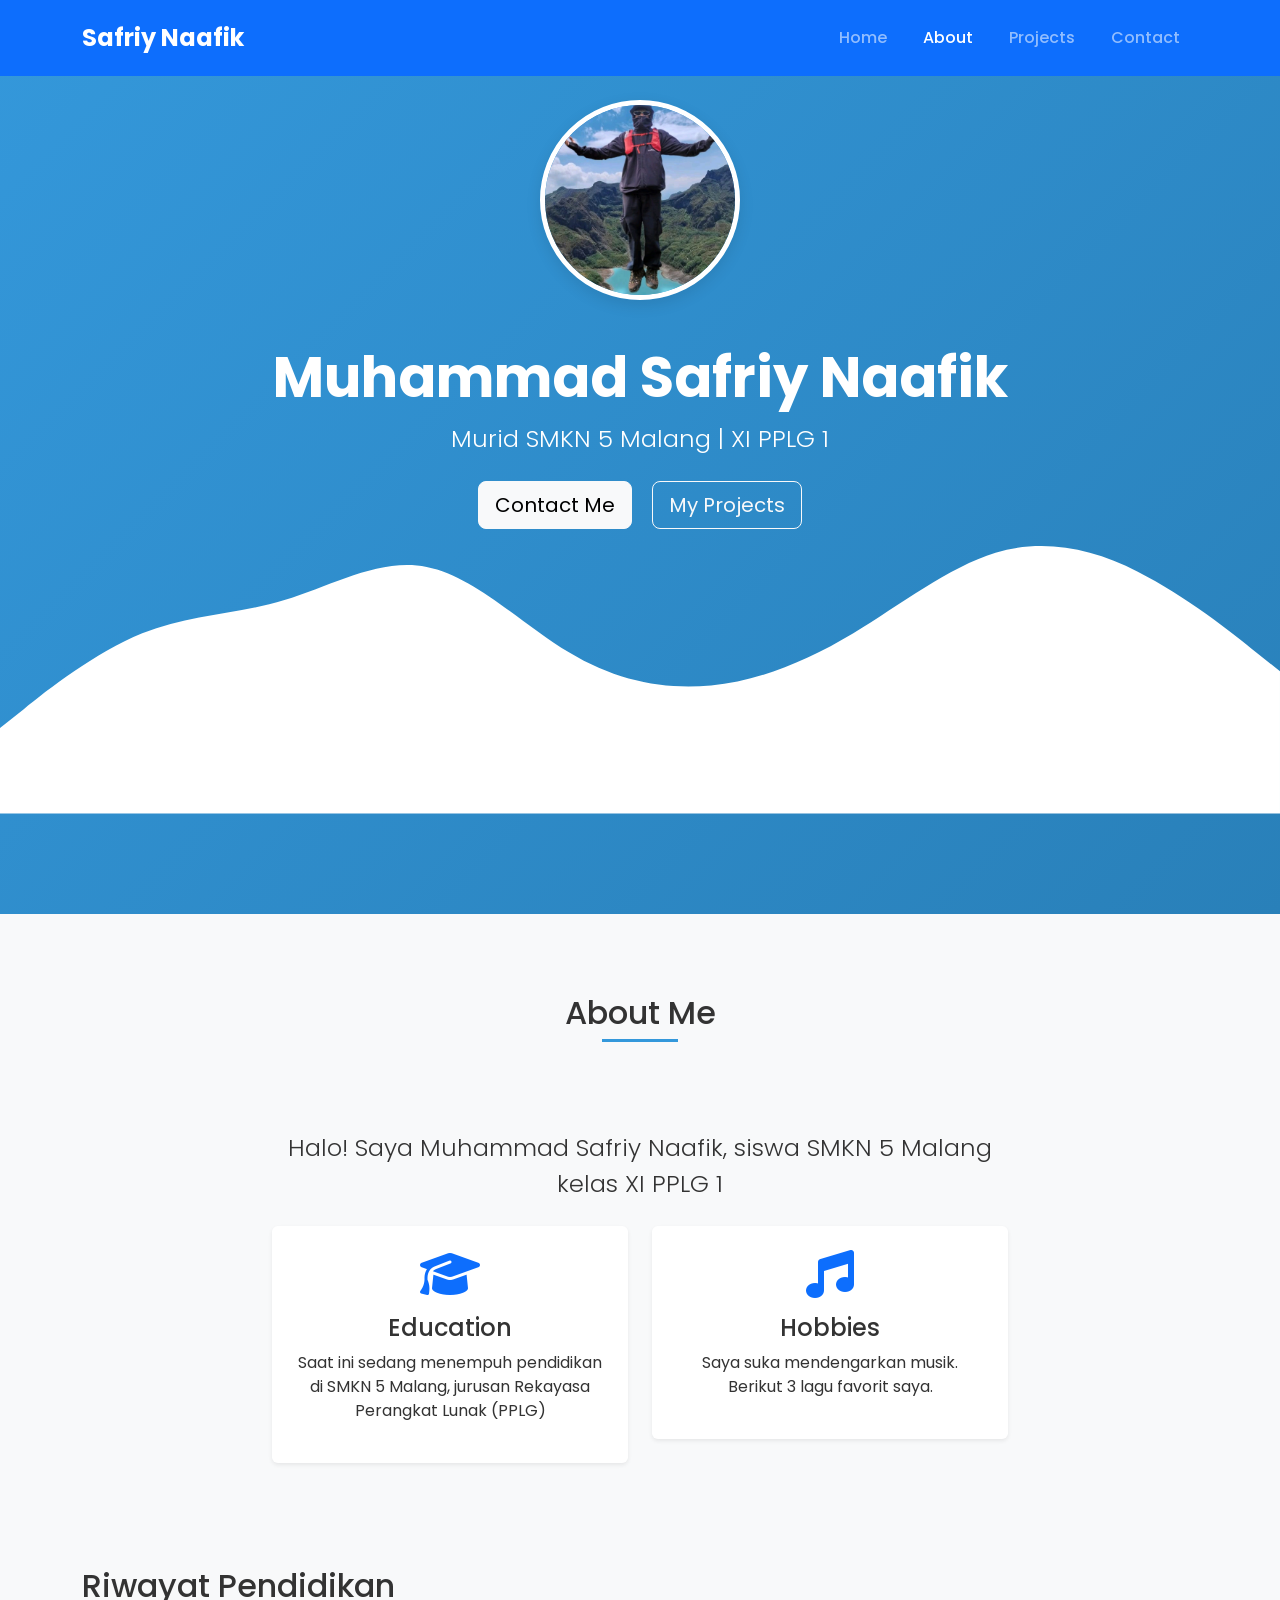
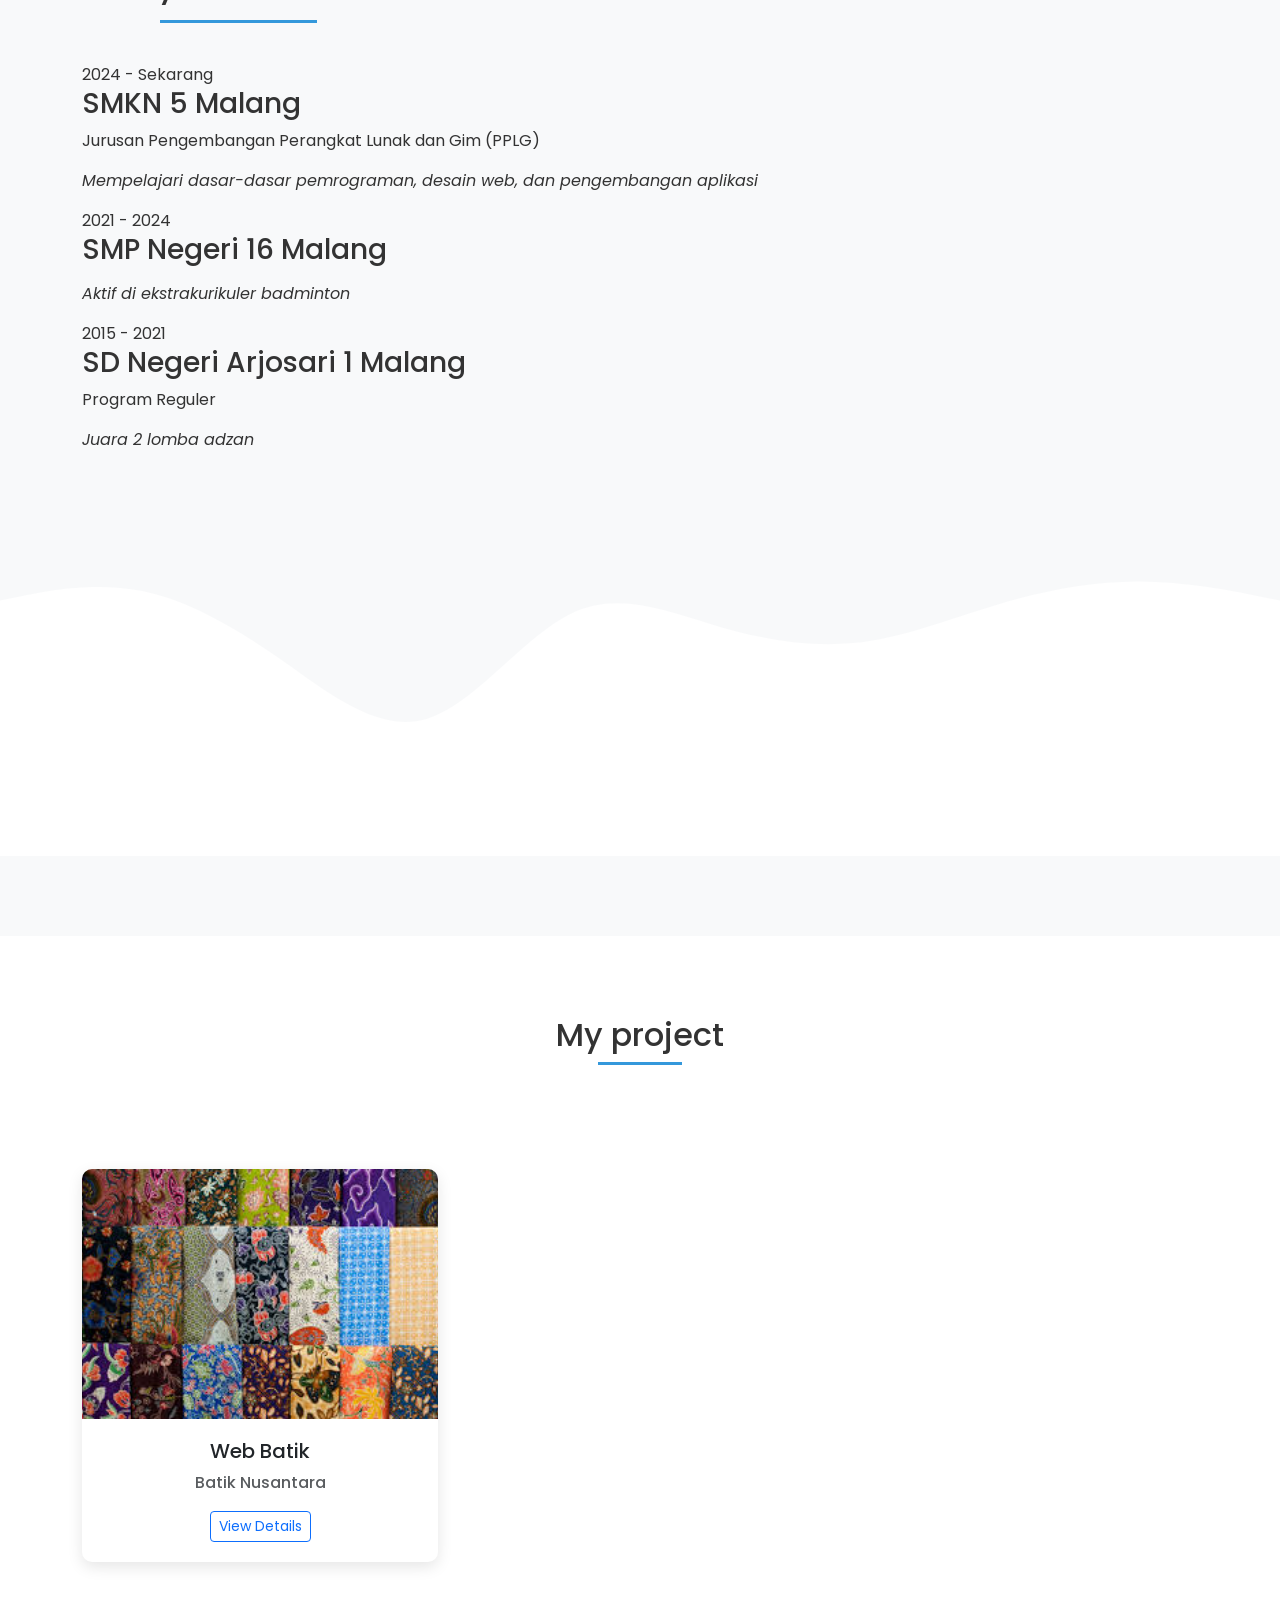
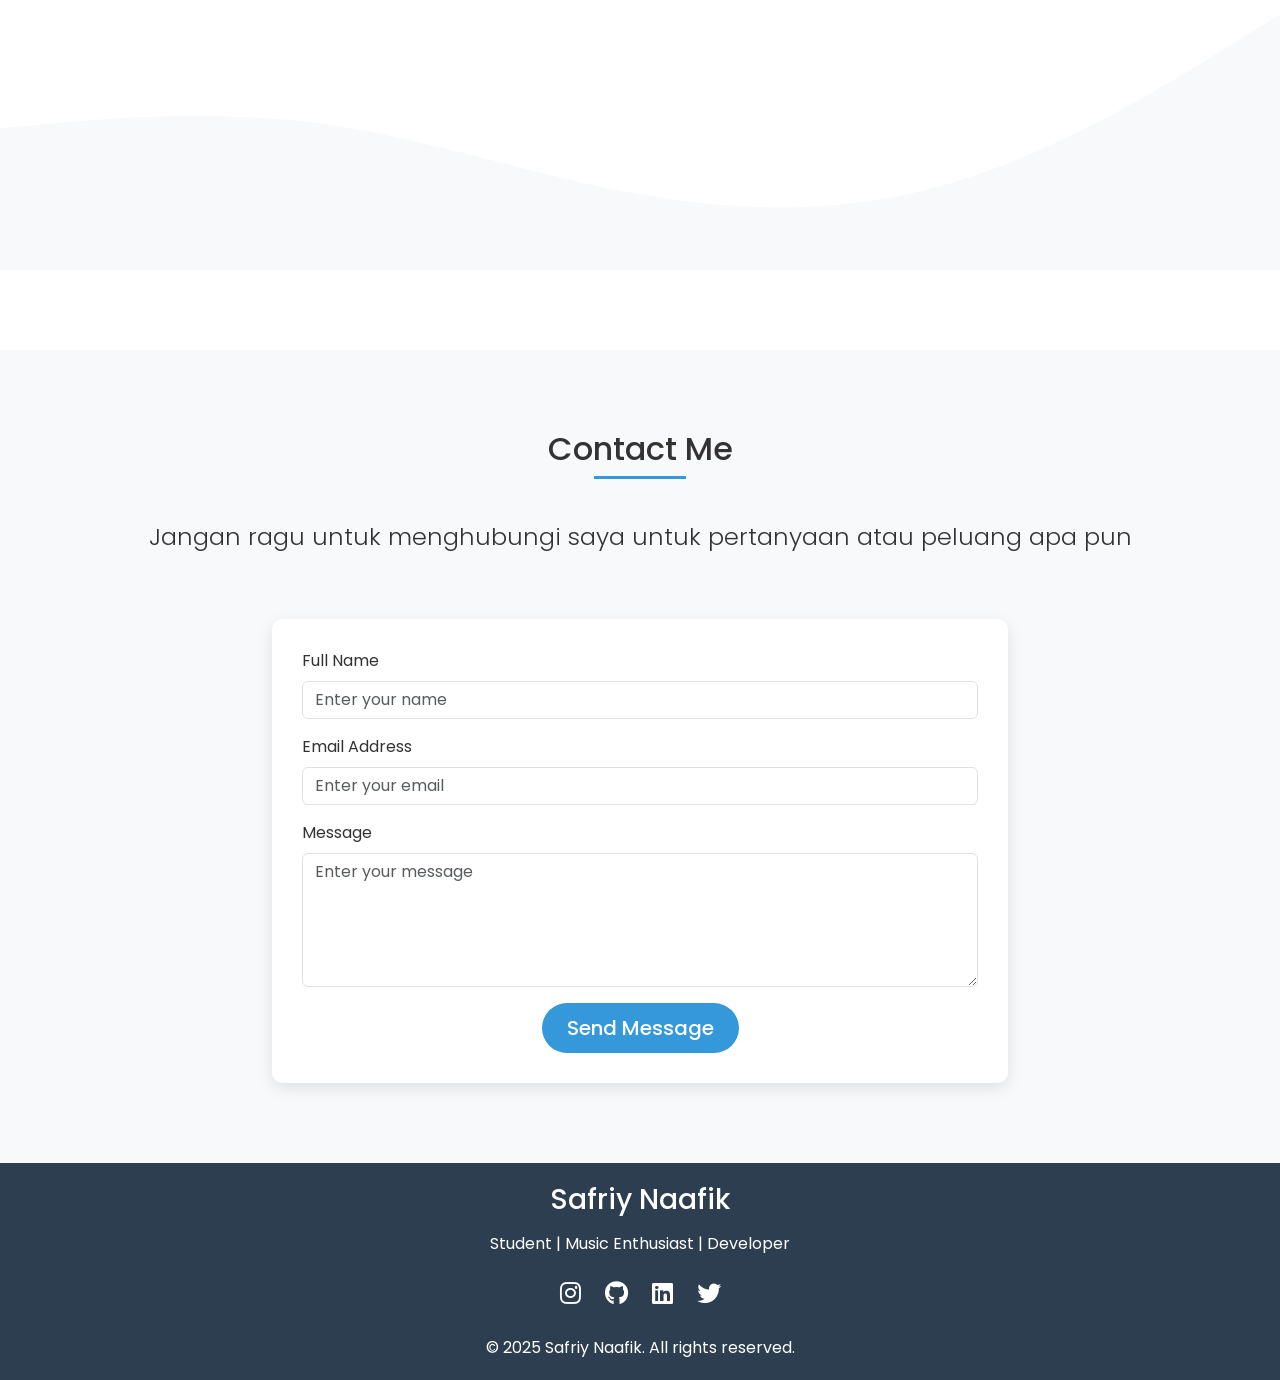
==== commit 1dc86bca: "first commit" ====
--- a/index.html
+++ b/index.html
@@ -1,501 +1,481 @@
-<!DOCTYPE html>
-<html lang="en">
-  <head>
-    <!-- Required meta tags -->
-    <meta charset="utf-8" />
-    <meta name="viewport" content="width=device-width, initial-scale=1" />
-    <meta name="description" content="Portfolio of Muhammad Safriy Naafik, SMKN 5 Malang student" />
-
-    <!-- Bootstrap CSS -->
-    <link href="https://cdn.jsdelivr.net/npm/bootstrap@5.0.2/dist/css/bootstrap.min.css" rel="stylesheet" integrity="sha384-EVSTQN3/azprG1Anm3QDgpJLIm9Nao0Yz1ztcQTwFspd3yD65VohhpuuCOmLASjC" crossorigin="anonymous" />
-
-    <!-- Font Awesome -->
-    <link rel="stylesheet" href="https://cdnjs.cloudflare.com/ajax/libs/font-awesome/6.4.0/css/all.min.css" />
-
-    <!-- Google Fonts -->
-    <link href="https://fonts.googleapis.com/css2?family=Poppins:wght@300;400;500;600;700&display=swap" rel="stylesheet" />
-
-    <!-- my css -->
-    <style>
-      :root {
-        --primary-color: #3498db;
-        --secondary-color: #2980b9;
-        --dark-color: #2c3e50;
-        --light-color: #ecf0f1;
-      }
-
-      body {
-        font-family: "Poppins", sans-serif;
-        color: #333;
-        overflow-x: hidden;
-      }
-
-      .navbar {
-        transition: all 0.3s ease;
-        padding: 15px 0;
-      }
-
-      .navbar.scrolled {
-        padding: 10px 0;
-        box-shadow: 0 2px 10px rgba(0, 0, 0, 0.1);
-      }
-
-      .navbar-brand {
-        font-weight: 700;
-        font-size: 1.5rem;
-      }
-
-      .nav-link {
-        font-weight: 500;
-        margin: 0 10px;
-        position: relative;
-      }
-
-      .nav-link::after {
-        content: "";
-        position: absolute;
-        width: 0;
-        height: 2px;
-        bottom: 0;
-        left: 0;
-        background-color: white;
-        transition: width 0.3s ease;
-      }
-
-      .nav-link:hover::after {
-        width: 100%;
-      }
-
-      .jumbotron {
-        padding: 100px 0;
-        background: linear-gradient(135deg, var(--primary-color), var(--secondary-color));
-        color: white;
-        position: relative;
-      }
-
-      .profile-img {
-        width: 200px;
-        height: 200px;
-        object-fit: cover;
-        border: 5px solid white;
-        box-shadow: 0 5px 15px rgba(0, 0, 0, 0.1);
-        transition: all 0.3s ease;
-      }
-
-      .profile-img:hover {
-        transform: scale(1.05);
-      }
-
-      .display-4 {
-        font-weight: 700;
-        margin: 20px 0 10px;
-      }
-
-      .lead {
-        font-weight: 300;
-        font-size: 1.5rem;
-      }
-
-      section {
-        padding: 80px 0;
-      }
-
-      .section-title {
-        position: relative;
-        display: inline-block;
-        margin-bottom: 50px;
-      }
-
-      .section-title::after {
-        content: "";
-        position: absolute;
-        width: 50%;
-        height: 3px;
-        bottom: -10px;
-        left: 25%;
-        background: var(--primary-color);
-      }
-
-      .card {
-        border: none;
-        border-radius: 10px;
-        overflow: hidden;
-        box-shadow: 0 5px 15px rgba(0, 0, 0, 0.1);
-        transition: all 0.3s ease;
-        height: 100%;
-      }
-
-      .card:hover {
-        transform: translateY(-10px);
-        box-shadow: 0 15px 30px rgba(0, 0, 0, 0.2);
-      }
-
-      .card-img-top {
-        height: 250px;
-        object-fit: cover;
-      }
-
-      .card-body {
-        padding: 20px;
-      }
-
-      .card-text {
-        font-weight: 500;
-      }
-
-      form {
-        background: white;
-        padding: 30px;
-        border-radius: 10px;
-        box-shadow: 0 5px 15px rgba(0, 0, 0, 0.1);
-      }
-
-      footer {
-        background: var(--dark-color);
-        color: white;
-        padding: 20px 0;
-        text-align: center;
-      }
-
-      footer a {
-        color: var(--primary-color);
-        text-decoration: none;
-        transition: all 0.3s ease;
-      }
-
-      footer a:hover {
-        color: white;
-      }
-
-      .social-icons {
-        margin-top: 20px;
-      }
-
-      .social-icons a {
-        color: white;
-        font-size: 1.5rem;
-        margin: 0 10px;
-        transition: all 0.3s ease;
-      }
-
-      .social-icons a:hover {
-        color: var(--primary-color);
-        transform: translateY(-5px);
-      }
-
-      .btn-primary {
-        background-color: var(--primary-color);
-        border: none;
-        padding: 10px 25px;
-        border-radius: 50px;
-        font-weight: 500;
-        transition: all 0.3s ease;
-      }
-
-      .btn-primary:hover {
-        background-color: var(--secondary-color);
-        transform: translateY(-3px);
-        box-shadow: 0 5px 15px rgba(0, 0, 0, 0.1);
-      }
-
-      /* Animation */
-      @keyframes fadeIn {
-        from {
-          opacity: 0;
-          transform: translateY(20px);
-        }
-        to {
-          opacity: 1;
-          transform: translateY(0);
-        }
-      }
-
-      .fade-in {
-        animation: fadeIn 1s ease forwards;
-      }
-
-      .delay-1 {
-        animation-delay: 0.2s;
-      }
-      .delay-2 {
-        animation-delay: 0.4s;
-      }
-      .delay-3 {
-        animation-delay: 0.6s;
-      }
-    </style>
-    <title>Safriy Naafik | Portfolio</title>
-  </head>
-  <body id="home" data-bs-spy="scroll" data-bs-target=".navbar">
-    <!-- navbar -->
-    <nav class="navbar navbar-expand-lg navbar-dark bg-primary fixed-top">
-      <div class="container">
-        <a class="navbar-brand" href="#home">Safriy Naafik</a>
-        <button class="navbar-toggler" type="button" data-bs-toggle="collapse" data-bs-target="#navbarNav" aria-controls="navbarNav" aria-expanded="false" aria-label="Toggle navigation">
-          <span class="navbar-toggler-icon"></span>
-        </button>
-        <div class="collapse navbar-collapse" id="navbarNav">
-          <ul class="navbar-nav ms-auto">
-            <li class="nav-item">
-              <a class="nav-link active" href="#home">Home</a>
-            </li>
-            <li class="nav-item">
-              <a class="nav-link" href="#about">About</a>
-            </li>
-            <li class="nav-item">
-              <a class="nav-link" href="#projects">Projects</a>
-            </li>
-            <li class="nav-item">
-              <a class="nav-link" href="#contact">Contact</a>
-            </li>
-          </ul>
-        </div>
-      </div>
-    </nav>
-    <!-- navbar -->
-
-    <!-- jumbotron -->
-    <section class="jumbotron text-center">
-      <div class="container">
-        <img src="img/WhatsApp Image 2025-07-24 at 12.16.33.jpeg" alt="Safriy Naafik" class="profile-img rounded-circle mb-4 fade-in" />
-        <h1 class="display-4 fade-in delay-1">Muhammad Safriy Naafik</h1>
-        <p class="lead fade-in delay-2">Murid SMKN 5 Malang | XI PPLG 1</p>
-        <div class="mt-4 fade-in delay-3">
-          <a href="#contact" class="btn btn-light btn-lg mx-2">Contact Me</a>
-          <a href="#projects" class="btn btn-outline-light btn-lg mx-2">My Projects</a>
-        </div>
-      </div>
-      <svg xmlns="http://www.w3.org/2000/svg" viewBox="0 0 1440 320">
-        <path
-          fill="#fff"
-          fill-opacity="1"
-          d="M0,224L26.7,202.7C53.3,181,107,139,160,117.3C213.3,96,267,96,320,80C373.3,64,427,32,480,42.7C533.3,53,587,107,640,138.7C693.3,171,747,181,800,176C853.3,171,907,149,960,117.3C1013.3,85,1067,43,1120,26.7C1173.3,11,1227,21,1280,48C1333.3,75,1387,117,1413,138.7L1440,160L1440,320L1413.3,320C1386.7,320,1333,320,1280,320C1226.7,320,1173,320,1120,320C1066.7,320,1013,320,960,320C906.7,320,853,320,800,320C746.7,320,693,320,640,320C586.7,320,533,320,480,320C426.7,320,373,320,320,320C266.7,320,213,320,160,320C106.7,320,53,320,27,320L0,320Z"
-        ></path>
-      </svg>
-    </section>
-    <!-- jumbotron -->
-
-    <!-- about -->
-    <section id="about" class="bg-light">
-      <div class="container">
-        <div class="row text-center mb-5">
-          <div class="col">
-            <h2 class="section-title">About Me</h2>
-          </div>
-        </div>
-        <div class="row justify-content-center">
-          <div class="col-lg-8 text-center">
-            <p class="lead mb-4 fade-in">Halo! Saya Muhammad Safriy Naafik, siswa SMKN 5 Malang kelas XI PPLG 1</p>
-            <div class="row fade-in delay-1">
-              <div class="col-md-6 mb-4">
-                <div class="p-4 bg-white rounded shadow-sm">
-                  <i class="fas fa-graduation-cap fa-3x mb-3 text-primary"></i>
-                  <h4>Education</h4>
-                  <p>Saat ini sedang menempuh pendidikan di SMKN 5 Malang, jurusan Rekayasa Perangkat Lunak (PPLG)</p>
-                </div>
-              </div>
-              <div class="col-md-6 mb-4">
-                <div class="p-4 bg-white rounded shadow-sm">
-                  <i class="fas fa-music fa-3x mb-3 text-primary"></i>
-                  <h4>Hobbies</h4>
-                  <p>Saya suka mendengarkan musik. Berikut 3 lagu favorit saya.</p>
-                </div>
-              </div>
-            </div>
-          </div>
-        </div>
-      </div>
-      <section id="education">
-        <div class="container">
-          <div class="section-title">
-            <h2>Riwayat Pendidikan</h2>
-          </div>
-
-          <div class="timeline">
-            <div class="timeline-item">
-              <div class="timeline-content">
-                <div class="timeline-date">2024 - Sekarang</div>
-                <h3>SMKN 5 Malang</h3>
-                <p>Jurusan Pengembangan Perangkat Lunak dan Gim (PPLG)</p>
-                <p><em>Mempelajari dasar-dasar pemrograman, desain web, dan pengembangan aplikasi</em></p>
-              </div>
-            </div>
-
-            <div class="timeline-item">
-              <div class="timeline-content">
-                <div class="timeline-date">2021 - 2024</div>
-                <h3>SMP Negeri 16 Malang</h3>
-                <p></p>
-                <p><em>Aktif di ekstrakurikuler badminton</em></p>
-              </div>
-            </div>
-
-            <div class="timeline-item">
-              <div class="timeline-content">
-                <div class="timeline-date">2015 - 2021</div>
-                <h3>SD Negeri Arjosari 1 Malang</h3>
-                <p>Program Reguler</p>
-                <p><em>Juara 2 lomba adzan</em></p>
-              </div>
-            </div>
-          </div>
-        </div>
-            
-      </section>
-
-      <svg xmlns="http://www.w3.org/2000/svg" viewBox="0 0 1440 320">
-        <path
-          fill="#fff"
-          fill-opacity="1"
-          d="M0,32L26.7,26.7C53.3,21,107,11,160,21.3C213.3,32,267,64,320,101.3C373.3,139,427,181,480,165.3C533.3,149,587,75,640,48C693.3,21,747,43,800,58.7C853.3,75,907,85,960,80C1013.3,75,1067,53,1120,37.3C1173.3,21,1227,11,1280,10.7C1333.3,11,1387,21,1413,26.7L1440,32L1440,320L1413.3,320C1386.7,320,1333,320,1280,320C1226.7,320,1173,320,1120,320C1066.7,320,1013,320,960,320C906.7,320,853,320,800,320C746.7,320,693,320,640,320C586.7,320,533,320,480,320C426.7,320,373,320,320,320C266.7,320,213,320,160,320C106.7,320,53,320,27,320L0,320Z"
-        ></path>
-      </svg>
-    </section>
-    <!-- about -->
-
-    <!-- projects -->
-    <section id="projects">
-      <div class="container">
-        <div class="row text-center mb-5">
-          <div class="col">
-            <h2 class="section-title">My Favorite Songs</h2>
-            <p class="lead">These are my top 3 favorite songs that I love to listen to</p>
-          </div>
-        </div>
-        <div class="row">
-          <div class="col-md-4 mb-4 fade-in">
-            <div class="card">
-              <img src="img/ab67616d0000b2739c5397f4251f7137ac19d93e.jpeg" class="card-img-top" alt="Pemuda Rahasia" />
-              <div class="card-body text-center">
-                <h5 class="card-title">Pemuda Rahasia</h5>
-                <p class="card-text text-muted">Sheila On 7</p>
-                <a href="https://www.youtube.com/watch?v=YOUR_VIDEO_ID" class="btn btn-outline-primary" target="_blank"><i class="fab fa-youtube"></i> Listen</a>
-              </div>
-            </div>
-          </div>
-          <div class="col-md-4 mb-4 fade-in delay-1">
-            <div class="card">
-              <img src="img/fe85986bfd29686ab95dac4f36cc8cb5.600x600x1.jpg" class="card-img-top" alt="J.A.P" />
-              <div class="card-body text-center">
-                <h5 class="card-title">J.A.P</h5>
-                <p class="card-text text-muted">Sheila On 7</p>
-                <a href="https://www.youtube.com/watch?v=YOUR_VIDEO_ID" class="btn btn-outline-primary" target="_blank"><i class="fab fa-youtube"></i> Listen</a>
-              </div>
-            </div>
-          </div>
-          <div class="col-md-4 mb-4 fade-in delay-2">
-            <div class="card">
-              <img src="img/1200x630bb.jpg" class="card-img-top" alt="ILYSB" />
-              <div class="card-body text-center">
-                <h5 class="card-title">ILYSB</h5>
-                <p class="card-text text-muted">LANY</p>
-                <a href="https://www.youtube.com/watch?v=YOUR_VIDEO_ID" class="btn btn-outline-primary" target="_blank"><i class="fab fa-youtube"></i> Listen</a>
-              </div>
-            </div>
-          </div>
-        </div>
-      </div>
-      <svg xmlns="http://www.w3.org/2000/svg" viewBox="0 0 1440 320">
-        <path
-          fill="#f8f9fa"
-          fill-opacity="1"
-          d="M0,160L60,154.7C120,149,240,139,360,154.7C480,171,600,213,720,234.7C840,256,960,256,1080,218.7C1200,181,1320,107,1380,69.3L1440,32L1440,320L1380,320C1320,320,1200,320,1080,320C960,320,840,320,720,320C600,320,480,320,360,320C240,320,120,320,60,320L0,320Z"
-        ></path>
-      </svg>
-    </section>
-    <!-- projects -->
-
-    <!-- contact -->
-    <section id="contact" class="bg-light">
-      <div class="container">
-        <div class="row text-center mb-5">
-          <div class="col">
-            <h2 class="section-title">Contact Me</h2>
-            <p class="lead">Jangan ragu untuk menghubungi saya untuk pertanyaan atau peluang apa pun</p>
-          </div>
-        </div>
-        <div class="row justify-content-center">
-          <div class="col-lg-8">
-            <form class="fade-in">
-              <div class="mb-3">
-                <label for="name" class="form-label">Full Name</label>
-                <input type="text" class="form-control" id="name" placeholder="Enter your name" required />
-              </div>
-              <div class="mb-3">
-                <label for="email" class="form-label">Email Address</label>
-                <input type="email" class="form-control" id="email" placeholder="Enter your email" required />
-              </div>
-              <div class="mb-3">
-                <label for="message" class="form-label">Message</label>
-                <textarea class="form-control" id="message" rows="5" placeholder="Enter your message" required></textarea>
-              </div>
-              <div class="text-center">
-                <button type="submit" class="btn btn-primary btn-lg">Send Message</button>
-              </div>
-            </form>
-          </div>
-        </div>
-      </div>
-    </section>
-    <!-- contact -->
-
-    <!-- footer -->
-    <footer class="text-center">
-      <div class="container">
-        <h3 class="mb-3">Safriy Naafik</h3>
-        <p>Student | Music Enthusiast | Developer</p>
-        <div class="social-icons">
-          <a href="https://www.instagram.com/sapp1__/" target="_blank"><i class="fab fa-instagram"></i></a>
-          <a href="#" target="_blank"><i class="fab fa-github"></i></a>
-          <a href="#" target="_blank"><i class="fab fa-linkedin"></i></a>
-          <a href="#" target="_blank"><i class="fab fa-twitter"></i></a>
-        </div>
-        <p class="mt-4 mb-0">© 2025 Safriy Naafik. All rights reserved.</p>
-      </div>
-    </footer>
-    <!-- footer -->
-
-    <!-- Bootstrap JS -->
-    <script src="https://cdn.jsdelivr.net/npm/bootstrap@5.0.2/dist/js/bootstrap.bundle.min.js" integrity="sha384-MrcW6ZMFYlzcLA8Nl+NtUVF0sA7MsXsP1UyJoMp4YLEuNSfAP+JcXn/tWtIaxVXM" crossorigin="anonymous"></script>
-
-    <!-- Custom JS -->
-    <script>
-      // Navbar scroll effect
-      window.addEventListener("scroll", function () {
-        const navbar = document.querySelector(".navbar");
-        if (window.scrollY > 50) {
-          navbar.classList.add("scrolled");
-        } else {
-          navbar.classList.remove("scrolled");
-        }
-      });
-
-      // Smooth scrolling for anchor links
-      document.querySelectorAll('a[href^="#"]').forEach((anchor) => {
-        anchor.addEventListener("click", function (e) {
-          e.preventDefault();
-
-          document.querySelector(this.getAttribute("href")).scrollIntoView({
-            behavior: "smooth",
-          });
-        });
-      });
-
-      // Animation on scroll
-      const fadeElements = document.querySelectorAll(".fade-in");
-
-      const fadeInOnScroll = function () {
-        for (let i = 0; i < fadeElements.length; i++) {
-          const elem = fadeElements[i];
-          const distInView = elem.getBoundingClientRect().top - window.innerHeight + 20;
-          if (distInView < 0) {
-            elem.classList.add("fade-in");
-          }
-        }
-      };
-
-      window.addEventListener("scroll", fadeInOnScroll);
-      fadeInOnScroll();
-    </script>
-  </body>
-</html>
+<!DOCTYPE html>
+<html lang="en">
+  <head>
+    <!-- Required meta tags -->
+    <meta charset="utf-8" />
+    <meta name="viewport" content="width=device-width, initial-scale=1" />
+    <meta name="description" content="Portfolio of Muhammad Safriy Naafik, SMKN 5 Malang student" />
+
+    <!-- Bootstrap CSS -->
+    <link href="https://cdn.jsdelivr.net/npm/bootstrap@5.0.2/dist/css/bootstrap.min.css" rel="stylesheet" integrity="sha384-EVSTQN3/azprG1Anm3QDgpJLIm9Nao0Yz1ztcQTwFspd3yD65VohhpuuCOmLASjC" crossorigin="anonymous" />
+
+    <!-- Font Awesome -->
+    <link rel="stylesheet" href="https://cdnjs.cloudflare.com/ajax/libs/font-awesome/6.4.0/css/all.min.css" />
+
+    <!-- Google Fonts -->
+    <link href="https://fonts.googleapis.com/css2?family=Poppins:wght@300;400;500;600;700&display=swap" rel="stylesheet" />
+
+    <!-- my css -->
+    <style>
+      :root {
+        --primary-color: #3498db;
+        --secondary-color: #2980b9;
+        --dark-color: #2c3e50;
+        --light-color: #ecf0f1;
+      }
+
+      body {
+        font-family: "Poppins", sans-serif;
+        color: #333;
+        overflow-x: hidden;
+      }
+
+      .navbar {
+        transition: all 0.3s ease;
+        padding: 15px 0;
+      }
+
+      .navbar.scrolled {
+        padding: 10px 0;
+        box-shadow: 0 2px 10px rgba(0, 0, 0, 0.1);
+      }
+
+      .navbar-brand {
+        font-weight: 700;
+        font-size: 1.5rem;
+      }
+
+      .nav-link {
+        font-weight: 500;
+        margin: 0 10px;
+        position: relative;
+      }
+
+      .nav-link::after {
+        content: "";
+        position: absolute;
+        width: 0;
+        height: 2px;
+        bottom: 0;
+        left: 0;
+        background-color: white;
+        transition: width 0.3s ease;
+      }
+
+      .nav-link:hover::after {
+        width: 100%;
+      }
+
+      .jumbotron {
+        padding: 100px 0;
+        background: linear-gradient(135deg, var(--primary-color), var(--secondary-color));
+        color: white;
+        position: relative;
+      }
+
+      .profile-img {
+        width: 200px;
+        height: 200px;
+        object-fit: cover;
+        border: 5px solid white;
+        box-shadow: 0 5px 15px rgba(0, 0, 0, 0.1);
+        transition: all 0.3s ease;
+      }
+
+      .profile-img:hover {
+        transform: scale(1.05);
+      }
+
+      .display-4 {
+        font-weight: 700;
+        margin: 20px 0 10px;
+      }
+
+      .lead {
+        font-weight: 300;
+        font-size: 1.5rem;
+      }
+
+      section {
+        padding: 80px 0;
+      }
+
+      .section-title {
+        position: relative;
+        display: inline-block;
+        margin-bottom: 50px;
+      }
+
+      .section-title::after {
+        content: "";
+        position: absolute;
+        width: 50%;
+        height: 3px;
+        bottom: -10px;
+        left: 25%;
+        background: var(--primary-color);
+      }
+
+      .card {
+        border: none;
+        border-radius: 10px;
+        overflow: hidden;
+        box-shadow: 0 5px 15px rgba(0, 0, 0, 0.1);
+        transition: all 0.3s ease;
+        height: 100%;
+      }
+
+      .card:hover {
+        transform: translateY(-10px);
+        box-shadow: 0 15px 30px rgba(0, 0, 0, 0.2);
+      }
+
+      .card-img-top {
+        height: 250px;
+        object-fit: cover;
+      }
+
+      .card-body {
+        padding: 20px;
+      }
+
+      .card-text {
+        font-weight: 500;
+      }
+
+      form {
+        background: white;
+        padding: 30px;
+        border-radius: 10px;
+        box-shadow: 0 5px 15px rgba(0, 0, 0, 0.1);
+      }
+
+      footer {
+        background: var(--dark-color);
+        color: white;
+        padding: 20px 0;
+        text-align: center;
+      }
+
+      footer a {
+        color: var(--primary-color);
+        text-decoration: none;
+        transition: all 0.3s ease;
+      }
+
+      footer a:hover {
+        color: white;
+      }
+
+      .social-icons {
+        margin-top: 20px;
+      }
+
+      .social-icons a {
+        color: white;
+        font-size: 1.5rem;
+        margin: 0 10px;
+        transition: all 0.3s ease;
+      }
+
+      .social-icons a:hover {
+        color: var(--primary-color);
+        transform: translateY(-5px);
+      }
+
+      .btn-primary {
+        background-color: var(--primary-color);
+        border: none;
+        padding: 10px 25px;
+        border-radius: 50px;
+        font-weight: 500;
+        transition: all 0.3s ease;
+      }
+
+      .btn-primary:hover {
+        background-color: var(--secondary-color);
+        transform: translateY(-3px);
+        box-shadow: 0 5px 15px rgba(0, 0, 0, 0.1);
+      }
+
+      /* Animation */
+      @keyframes fadeIn {
+        from {
+          opacity: 0;
+          transform: translateY(20px);
+        }
+        to {
+          opacity: 1;
+          transform: translateY(0);
+        }
+      }
+
+      .fade-in {
+        animation: fadeIn 1s ease forwards;
+      }
+
+      .delay-1 {
+        animation-delay: 0.2s;
+      }
+      .delay-2 {
+        animation-delay: 0.4s;
+      }
+      .delay-3 {
+        animation-delay: 0.6s;
+      }
+    </style>
+    <title>Safriy Naafik | Portfolio</title>
+  </head>
+  <body id="home" data-bs-spy="scroll" data-bs-target=".navbar">
+    <!-- navbar -->
+    <nav class="navbar navbar-expand-lg navbar-dark bg-primary fixed-top">
+      <div class="container">
+        <a class="navbar-brand" href="#home">Safriy Naafik</a>
+        <button class="navbar-toggler" type="button" data-bs-toggle="collapse" data-bs-target="#navbarNav" aria-controls="navbarNav" aria-expanded="false" aria-label="Toggle navigation">
+          <span class="navbar-toggler-icon"></span>
+        </button>
+        <div class="collapse navbar-collapse" id="navbarNav">
+          <ul class="navbar-nav ms-auto">
+            <li class="nav-item">
+              <a class="nav-link active" href="#home">Home</a>
+            </li>
+            <li class="nav-item">
+              <a class="nav-link" href="#about">About</a>
+            </li>
+            <li class="nav-item">
+              <a class="nav-link" href="#projects">Projects</a>
+            </li>
+            <li class="nav-item">
+              <a class="nav-link" href="#contact">Contact</a>
+            </li>
+          </ul>
+        </div>
+      </div>
+    </nav>
+    <!-- navbar -->
+
+    <!-- jumbotron -->
+    <section class="jumbotron text-center">
+      <div class="container">
+        <img src="img/WhatsApp Image 2025-07-24 at 12.16.33.jpeg" alt="Safriy Naafik" class="profile-img rounded-circle mb-4 fade-in" />
+        <h1 class="display-4 fade-in delay-1">Muhammad Safriy Naafik</h1>
+        <p class="lead fade-in delay-2">Murid SMKN 5 Malang | XI PPLG 1</p>
+        <div class="mt-4 fade-in delay-3">
+          <a href="#contact" class="btn btn-light btn-lg mx-2">Contact Me</a>
+          <a href="#projects" class="btn btn-outline-light btn-lg mx-2">My Projects</a>
+        </div>
+      </div>
+      <svg xmlns="http://www.w3.org/2000/svg" viewBox="0 0 1440 320">
+        <path
+          fill="#fff"
+          fill-opacity="1"
+          d="M0,224L26.7,202.7C53.3,181,107,139,160,117.3C213.3,96,267,96,320,80C373.3,64,427,32,480,42.7C533.3,53,587,107,640,138.7C693.3,171,747,181,800,176C853.3,171,907,149,960,117.3C1013.3,85,1067,43,1120,26.7C1173.3,11,1227,21,1280,48C1333.3,75,1387,117,1413,138.7L1440,160L1440,320L1413.3,320C1386.7,320,1333,320,1280,320C1226.7,320,1173,320,1120,320C1066.7,320,1013,320,960,320C906.7,320,853,320,800,320C746.7,320,693,320,640,320C586.7,320,533,320,480,320C426.7,320,373,320,320,320C266.7,320,213,320,160,320C106.7,320,53,320,27,320L0,320Z"
+        ></path>
+      </svg>
+    </section>
+    <!-- jumbotron -->
+
+    <!-- about -->
+    <section id="about" class="bg-light">
+      <div class="container">
+        <div class="row text-center mb-5">
+          <div class="col">
+            <h2 class="section-title">About Me</h2>
+          </div>
+        </div>
+        <div class="row justify-content-center">
+          <div class="col-lg-8 text-center">
+            <p class="lead mb-4 fade-in">Halo! Saya Muhammad Safriy Naafik, siswa SMKN 5 Malang kelas XI PPLG 1</p>
+            <div class="row fade-in delay-1">
+              <div class="col-md-6 mb-4">
+                <div class="p-4 bg-white rounded shadow-sm">
+                  <i class="fas fa-graduation-cap fa-3x mb-3 text-primary"></i>
+                  <h4>Education</h4>
+                  <p>Saat ini sedang menempuh pendidikan di SMKN 5 Malang, jurusan Rekayasa Perangkat Lunak (PPLG)</p>
+                </div>
+              </div>
+              <div class="col-md-6 mb-4">
+                <div class="p-4 bg-white rounded shadow-sm">
+                  <i class="fas fa-music fa-3x mb-3 text-primary"></i>
+                  <h4>Hobbies</h4>
+                  <p>Saya suka mendengarkan musik. Berikut 3 lagu favorit saya.</p>
+                </div>
+              </div>
+            </div>
+          </div>
+        </div>
+      </div>
+      <section id="education">
+        <div class="container">
+          <div class="section-title">
+            <h2>Riwayat Pendidikan</h2>
+          </div>
+
+          <div class="timeline">
+            <div class="timeline-item">
+              <div class="timeline-content">
+                <div class="timeline-date">2024 - Sekarang</div>
+                <h3>SMKN 5 Malang</h3>
+                <p>Jurusan Pengembangan Perangkat Lunak dan Gim (PPLG)</p>
+                <p><em>Mempelajari dasar-dasar pemrograman, desain web, dan pengembangan aplikasi</em></p>
+              </div>
+            </div>
+
+            <div class="timeline-item">
+              <div class="timeline-content">
+                <div class="timeline-date">2021 - 2024</div>
+                <h3>SMP Negeri 16 Malang</h3>
+                <p></p>
+                <p><em>Aktif di ekstrakurikuler badminton</em></p>
+              </div>
+            </div>
+
+            <div class="timeline-item">
+              <div class="timeline-content">
+                <div class="timeline-date">2015 - 2021</div>
+                <h3>SD Negeri Arjosari 1 Malang</h3>
+                <p>Program Reguler</p>
+                <p><em>Juara 2 lomba adzan</em></p>
+              </div>
+            </div>
+          </div>
+        </div>
+            
+      </section>
+
+      <svg xmlns="http://www.w3.org/2000/svg" viewBox="0 0 1440 320">
+        <path
+          fill="#fff"
+          fill-opacity="1"
+          d="M0,32L26.7,26.7C53.3,21,107,11,160,21.3C213.3,32,267,64,320,101.3C373.3,139,427,181,480,165.3C533.3,149,587,75,640,48C693.3,21,747,43,800,58.7C853.3,75,907,85,960,80C1013.3,75,1067,53,1120,37.3C1173.3,21,1227,11,1280,10.7C1333.3,11,1387,21,1413,26.7L1440,32L1440,320L1413.3,320C1386.7,320,1333,320,1280,320C1226.7,320,1173,320,1120,320C1066.7,320,1013,320,960,320C906.7,320,853,320,800,320C746.7,320,693,320,640,320C586.7,320,533,320,480,320C426.7,320,373,320,320,320C266.7,320,213,320,160,320C106.7,320,53,320,27,320L0,320Z"
+        ></path>
+      </svg>
+    </section>
+    <!-- about -->
+
+    <!-- projects -->
+    <section id="projects">
+      <div class="container">
+        <div class="row text-center mb-5">
+          <div class="col">
+            <h2 class="section-title">My project</h2>
+            <p class="lead"></p>
+          </div>
+        </div>
+        <div class="row">
+          <div class="col-md-4 mb-4 fade-in delay-2">
+            <div class="card">
+              <img src="img/images.jfif" class="card-img-top" alt="ILYSB" />
+              <div class="card-body text-center">
+                <h5 class="card-title">Web Batik</h5>
+                <p class="card-text text-muted">Batik Nusantara</p>
+                <a href="index1.html" class="btn btn-sm btn-outline-primary">View Details</a>
+              </div>
+            </div>
+          </div>
+        </div>
+      </div>
+      <svg xmlns="http://www.w3.org/2000/svg" viewBox="0 0 1440 320">
+        <path
+          fill="#f8f9fa"
+          fill-opacity="1"
+          d="M0,160L60,154.7C120,149,240,139,360,154.7C480,171,600,213,720,234.7C840,256,960,256,1080,218.7C1200,181,1320,107,1380,69.3L1440,32L1440,320L1380,320C1320,320,1200,320,1080,320C960,320,840,320,720,320C600,320,480,320,360,320C240,320,120,320,60,320L0,320Z"
+        ></path>
+      </svg>
+    </section>
+    <!-- projects -->
+
+    <!-- contact -->
+    <section id="contact" class="bg-light">
+      <div class="container">
+        <div class="row text-center mb-5">
+          <div class="col">
+            <h2 class="section-title">Contact Me</h2>
+            <p class="lead">Jangan ragu untuk menghubungi saya untuk pertanyaan atau peluang apa pun</p>
+          </div>
+        </div>
+        <div class="row justify-content-center">
+          <div class="col-lg-8">
+            <form class="fade-in">
+              <div class="mb-3">
+                <label for="name" class="form-label">Full Name</label>
+                <input type="text" class="form-control" id="name" placeholder="Enter your name" required />
+              </div>
+              <div class="mb-3">
+                <label for="email" class="form-label">Email Address</label>
+                <input type="email" class="form-control" id="email" placeholder="Enter your email" required />
+              </div>
+              <div class="mb-3">
+                <label for="message" class="form-label">Message</label>
+                <textarea class="form-control" id="message" rows="5" placeholder="Enter your message" required></textarea>
+              </div>
+              <div class="text-center">
+                <button type="submit" class="btn btn-primary btn-lg">Send Message</button>
+              </div>
+            </form>
+          </div>
+        </div>
+      </div>
+    </section>
+    <!-- contact -->
+
+    <!-- footer -->
+    <footer class="text-center">
+      <div class="container">
+        <h3 class="mb-3">Safriy Naafik</h3>
+        <p>Student | Music Enthusiast | Developer</p>
+        <div class="social-icons">
+          <a href="https://www.instagram.com/sapp1__/" target="_blank"><i class="fab fa-instagram"></i></a>
+          <a href="#" target="_blank"><i class="fab fa-github"></i></a>
+          <a href="#" target="_blank"><i class="fab fa-linkedin"></i></a>
+          <a href="#" target="_blank"><i class="fab fa-twitter"></i></a>
+        </div>
+        <p class="mt-4 mb-0">© 2025 Safriy Naafik. All rights reserved.</p>
+      </div>
+    </footer>
+    <!-- footer -->
+
+    <!-- Bootstrap JS -->
+    <script src="https://cdn.jsdelivr.net/npm/bootstrap@5.0.2/dist/js/bootstrap.bundle.min.js" integrity="sha384-MrcW6ZMFYlzcLA8Nl+NtUVF0sA7MsXsP1UyJoMp4YLEuNSfAP+JcXn/tWtIaxVXM" crossorigin="anonymous"></script>
+
+    <!-- Custom JS -->
+    <script>
+      // Navbar scroll effect
+      window.addEventListener("scroll", function () {
+        const navbar = document.querySelector(".navbar");
+        if (window.scrollY > 50) {
+          navbar.classList.add("scrolled");
+        } else {
+          navbar.classList.remove("scrolled");
+        }
+      });
+
+      // Smooth scrolling for anchor links
+      document.querySelectorAll('a[href^="#"]').forEach((anchor) => {
+        anchor.addEventListener("click", function (e) {
+          e.preventDefault();
+
+          document.querySelector(this.getAttribute("href")).scrollIntoView({
+            behavior: "smooth",
+          });
+        });
+      });
+
+      // Animation on scroll
+      const fadeElements = document.querySelectorAll(".fade-in");
+
+      const fadeInOnScroll = function () {
+        for (let i = 0; i < fadeElements.length; i++) {
+          const elem = fadeElements[i];
+          const distInView = elem.getBoundingClientRect().top - window.innerHeight + 20;
+          if (distInView < 0) {
+            elem.classList.add("fade-in");
+          }
+        }
+      };
+
+      window.addEventListener("scroll", fadeInOnScroll);
+      fadeInOnScroll();
+    </script>
+  </body>
+</html>
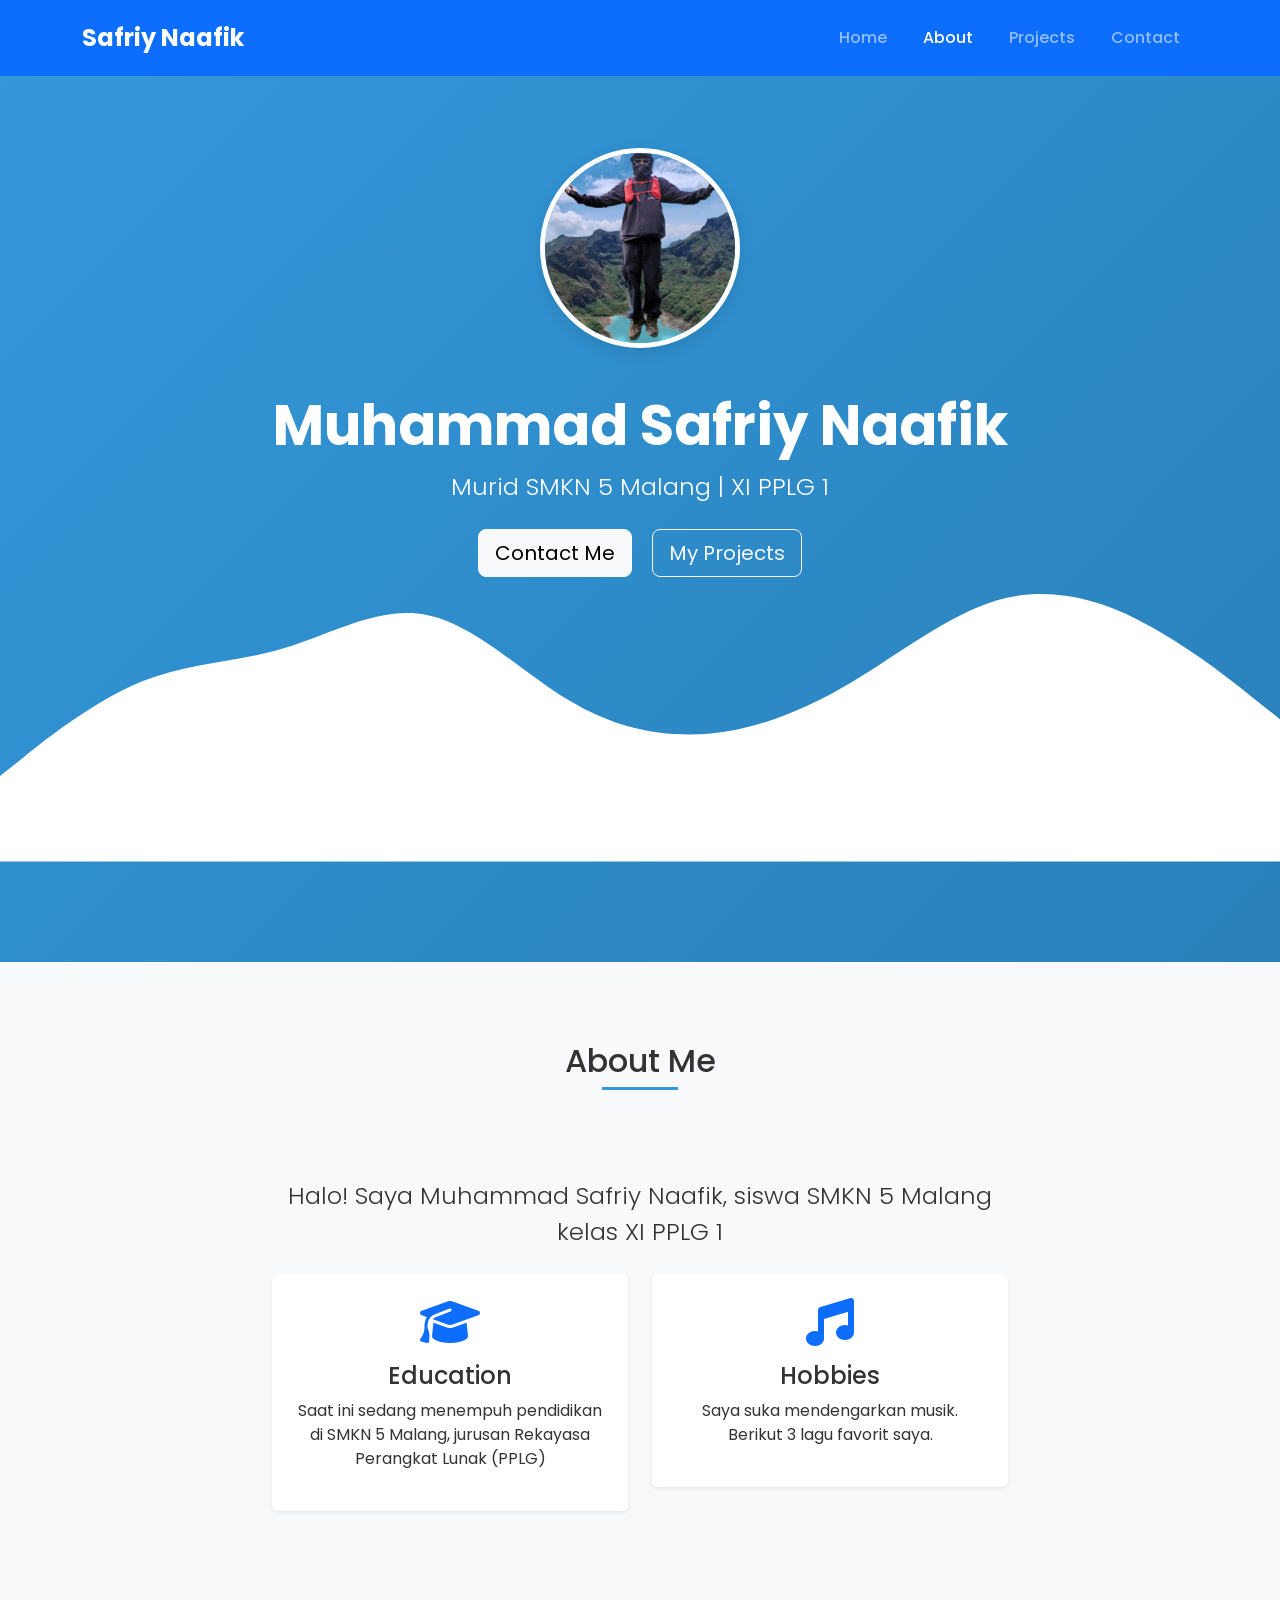
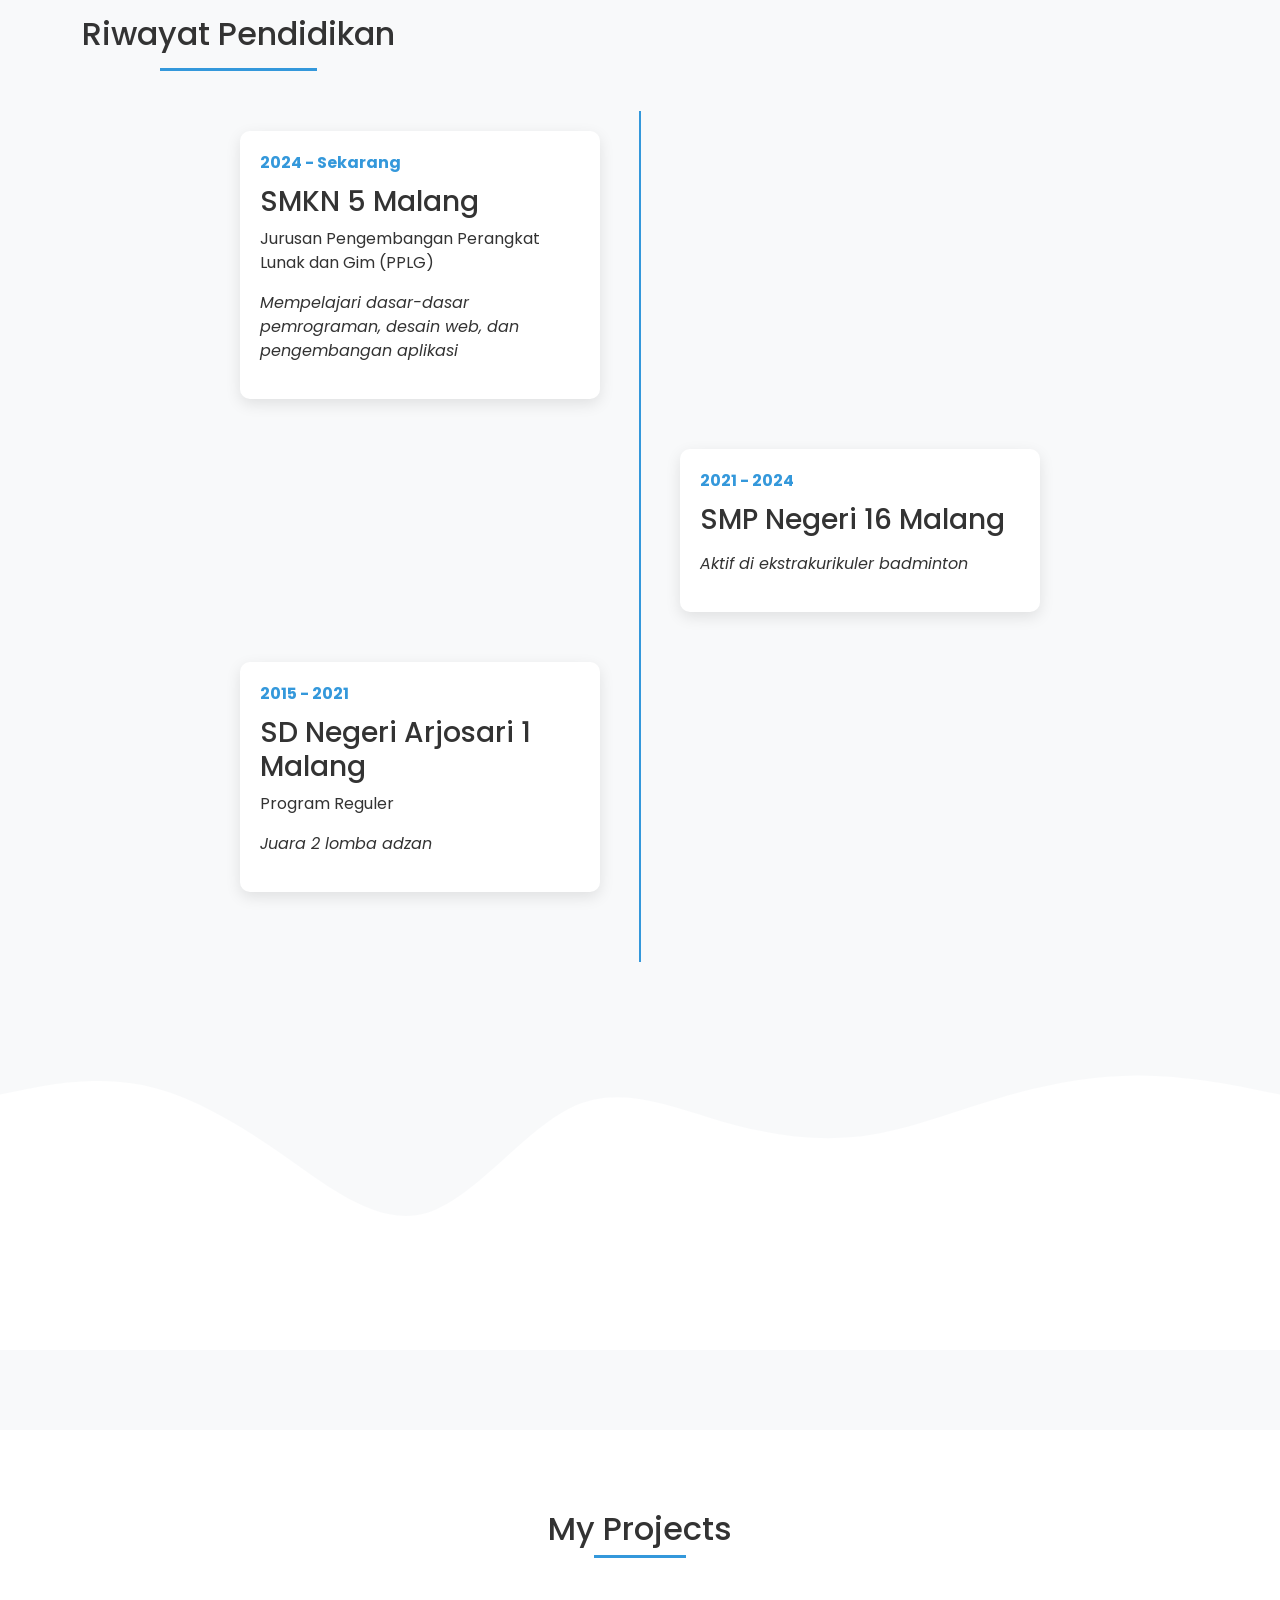
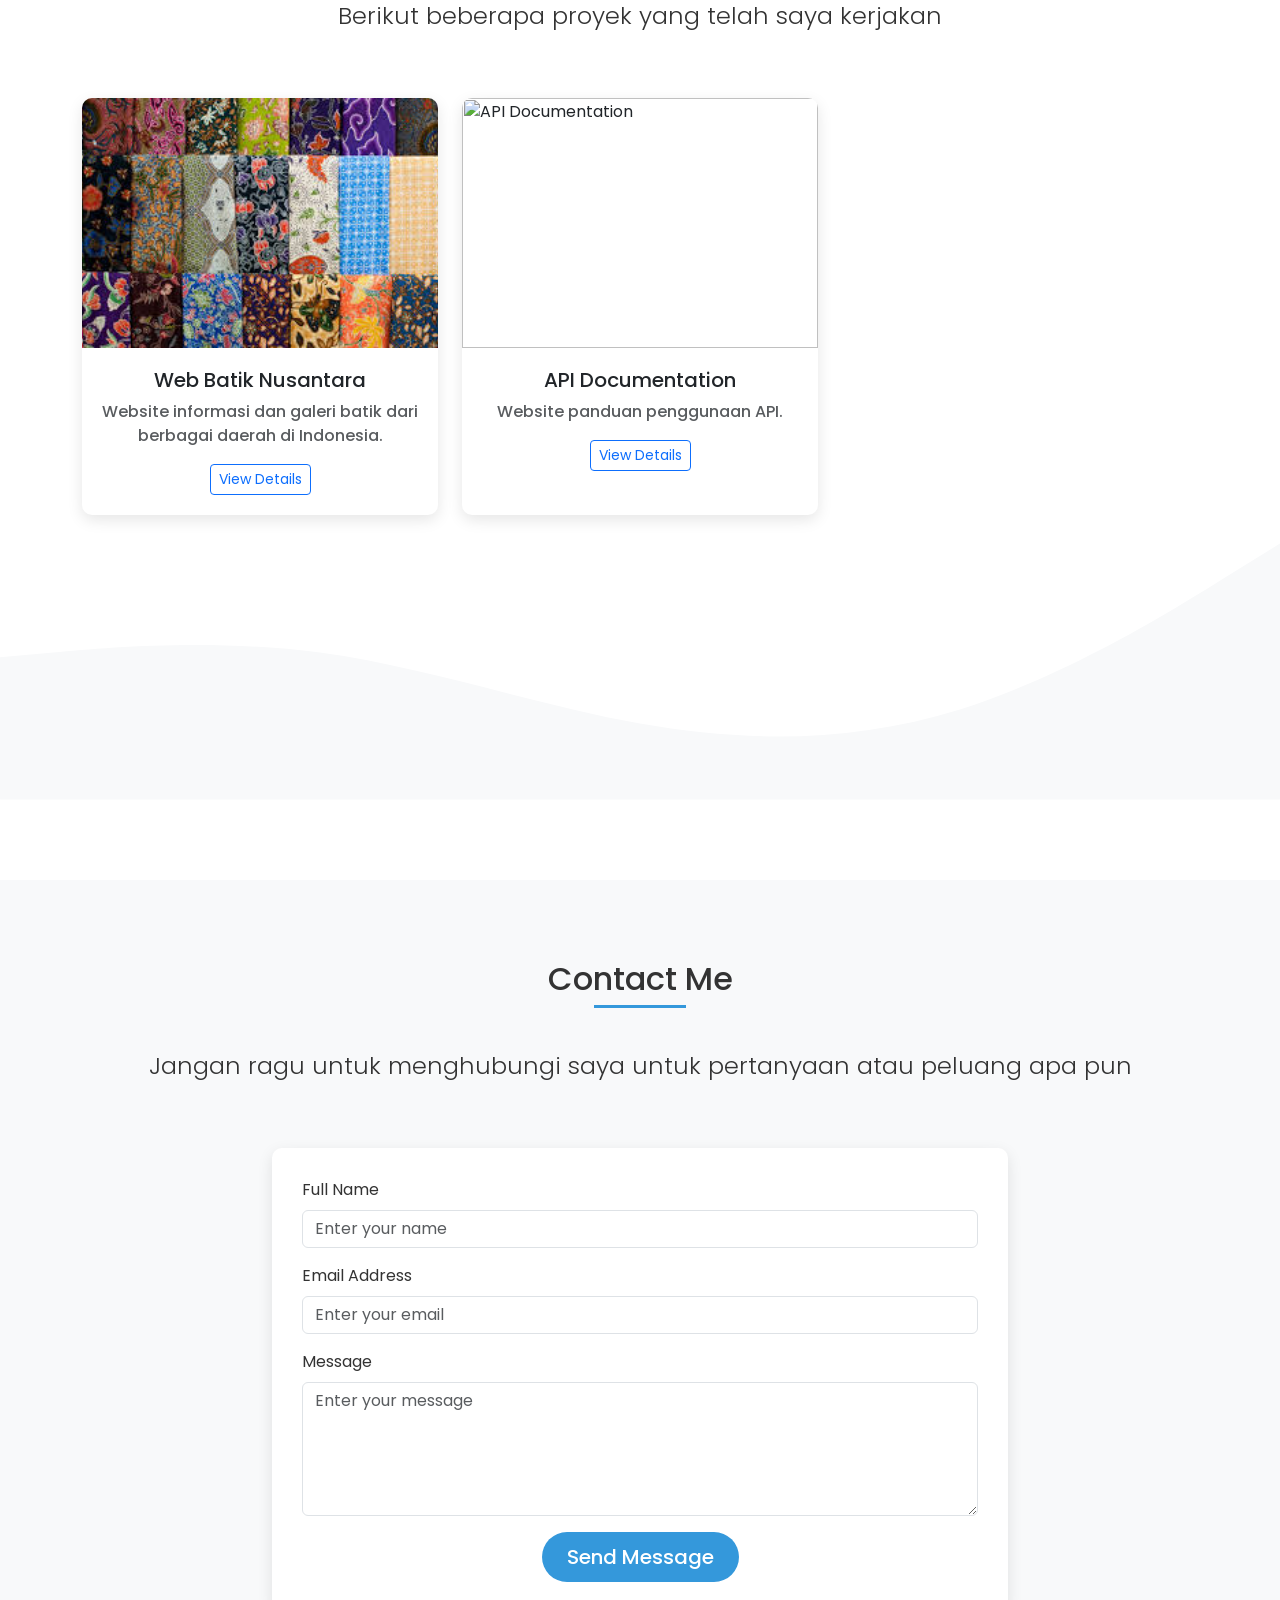
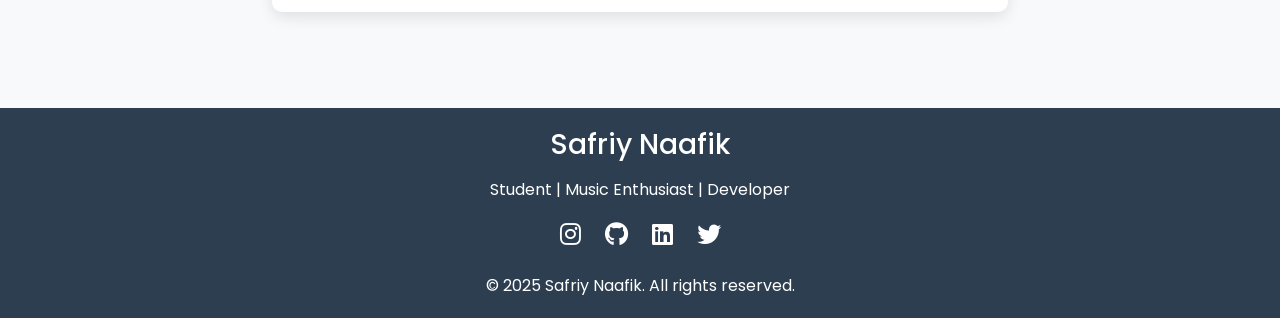
==== commit 3621ae5d: "Add files via upload" ====
--- a/index.html
+++ b/index.html
@@ -1,4 +1,5 @@
-<!DOCTYPE html>
+Berikut adalah kode yang telah diperbaiki dan dirapikan pada bagian **Projects**, termasuk struktur grid yang rapi, duplikasi konten yang dihapus, serta penambahan contoh proyek yang lebih beragam. ```html
+<!doctype html>
 <html lang="en">
   <head>
     <!-- Required meta tags -->
@@ -222,6 +223,56 @@
       }
       .delay-3 {
         animation-delay: 0.6s;
+      }
+
+      /* Timeline styles */
+      .timeline {
+        position: relative;
+        max-width: 800px;
+        margin: 0 auto;
+        padding: 20px 0;
+      }
+      .timeline::before {
+        content: "";
+        position: absolute;
+        top: 0;
+        left: 50%;
+        width: 2px;
+        height: 100%;
+        background: var(--primary-color);
+        transform: translateX(-50%);
+      }
+      .timeline-item {
+        position: relative;
+        margin-bottom: 50px;
+      }
+      .timeline-content {
+        position: relative;
+        width: calc(50% - 40px);
+        padding: 20px;
+        background: white;
+        border-radius: 10px;
+        box-shadow: 0 5px 15px rgba(0, 0, 0, 0.1);
+      }
+      .timeline-item:nth-child(odd) .timeline-content {
+        left: 0;
+      }
+      .timeline-item:nth-child(even) .timeline-content {
+        left: calc(50% + 40px);
+      }
+      .timeline-date {
+        font-weight: bold;
+        color: var(--primary-color);
+        margin-bottom: 10px;
+      }
+      @media (max-width: 768px) {
+        .timeline::before {
+          left: 20px;
+        }
+        .timeline-content {
+          width: calc(100% - 60px);
+          left: 60px !important;
+        }
       }
     </style>
     <title>Safriy Naafik | Portfolio</title>
@@ -358,18 +409,31 @@
       <div class="container">
         <div class="row text-center mb-5">
           <div class="col">
-            <h2 class="section-title">My project</h2>
-            <p class="lead"></p>
-          </div>
-        </div>
-        <div class="row">
-          <div class="col-md-4 mb-4 fade-in delay-2">
-            <div class="card">
-              <img src="img/images.jfif" class="card-img-top" alt="ILYSB" />
+            <h2 class="section-title">My Projects</h2>
+            <p class="lead">Berikut beberapa proyek yang telah saya kerjakan</p>
+          </div>
+        </div>
+        <div class="row g-4">
+          <!-- Project 1 - Web Batik -->
+          <div class="col-md-6 col-lg-4 fade-in delay-1">
+            <div class="card h-100">
+              <img src="img/images.jfif" class="card-img-top" alt="Web Batik Nusantara" />
               <div class="card-body text-center">
-                <h5 class="card-title">Web Batik</h5>
-                <p class="card-text text-muted">Batik Nusantara</p>
+                <h5 class="card-title">Web Batik Nusantara</h5>
+                <p class="card-text text-muted">Website informasi dan galeri batik dari berbagai daerah di Indonesia.</p>
                 <a href="index1.html" class="btn btn-sm btn-outline-primary">View Details</a>
+              </div>
+            </div>
+          </div>
+
+          <!-- Project 2 - API Documentation -->
+          <div class="col-md-6 col-lg-4 fade-in delay-1">
+            <div class="card h-100">
+              <img src="img/Apa-Itu-API-dan-Bagaimana-Cara-Kerjanya.webp" class="card-img-top" alt="API Documentation" />
+              <div class="card-body text-center">
+                <h5 class="card-title">API Documentation</h5>
+                <p class="card-text text-muted">Website panduan penggunaan API.</p>
+                <a href="http://103.186.167.18:8000/serverapikel5rpl1/doku/dokumentasiapi.html" class="btn btn-sm btn-outline-primary">View Details</a>
               </div>
             </div>
           </div>
@@ -454,10 +518,15 @@
       document.querySelectorAll('a[href^="#"]').forEach((anchor) => {
         anchor.addEventListener("click", function (e) {
           e.preventDefault();
-
-          document.querySelector(this.getAttribute("href")).scrollIntoView({
-            behavior: "smooth",
-          });
+          const targetId = this.getAttribute("href");
+          if (targetId !== "#") {
+            const target = document.querySelector(targetId);
+            if (target) {
+              target.scrollIntoView({
+                behavior: "smooth",
+              });
+            }
+          }
         });
       });
 
